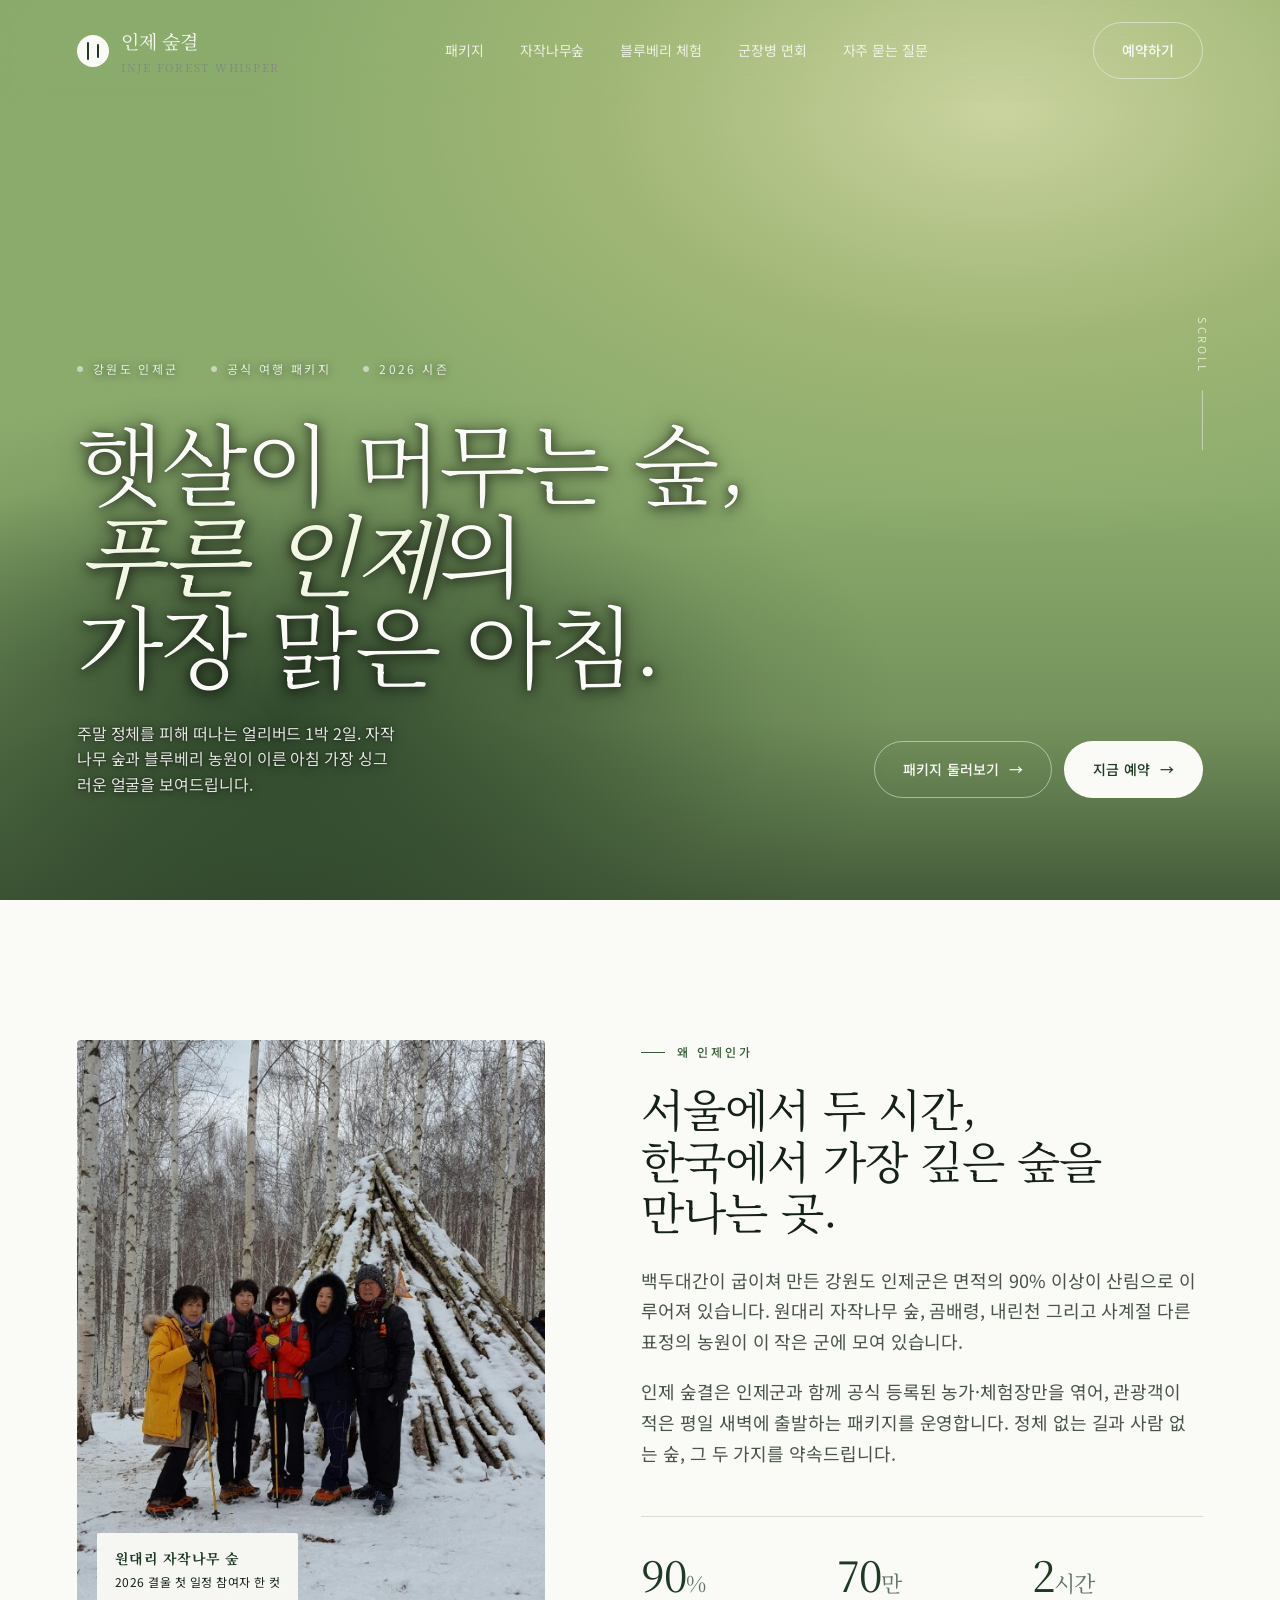
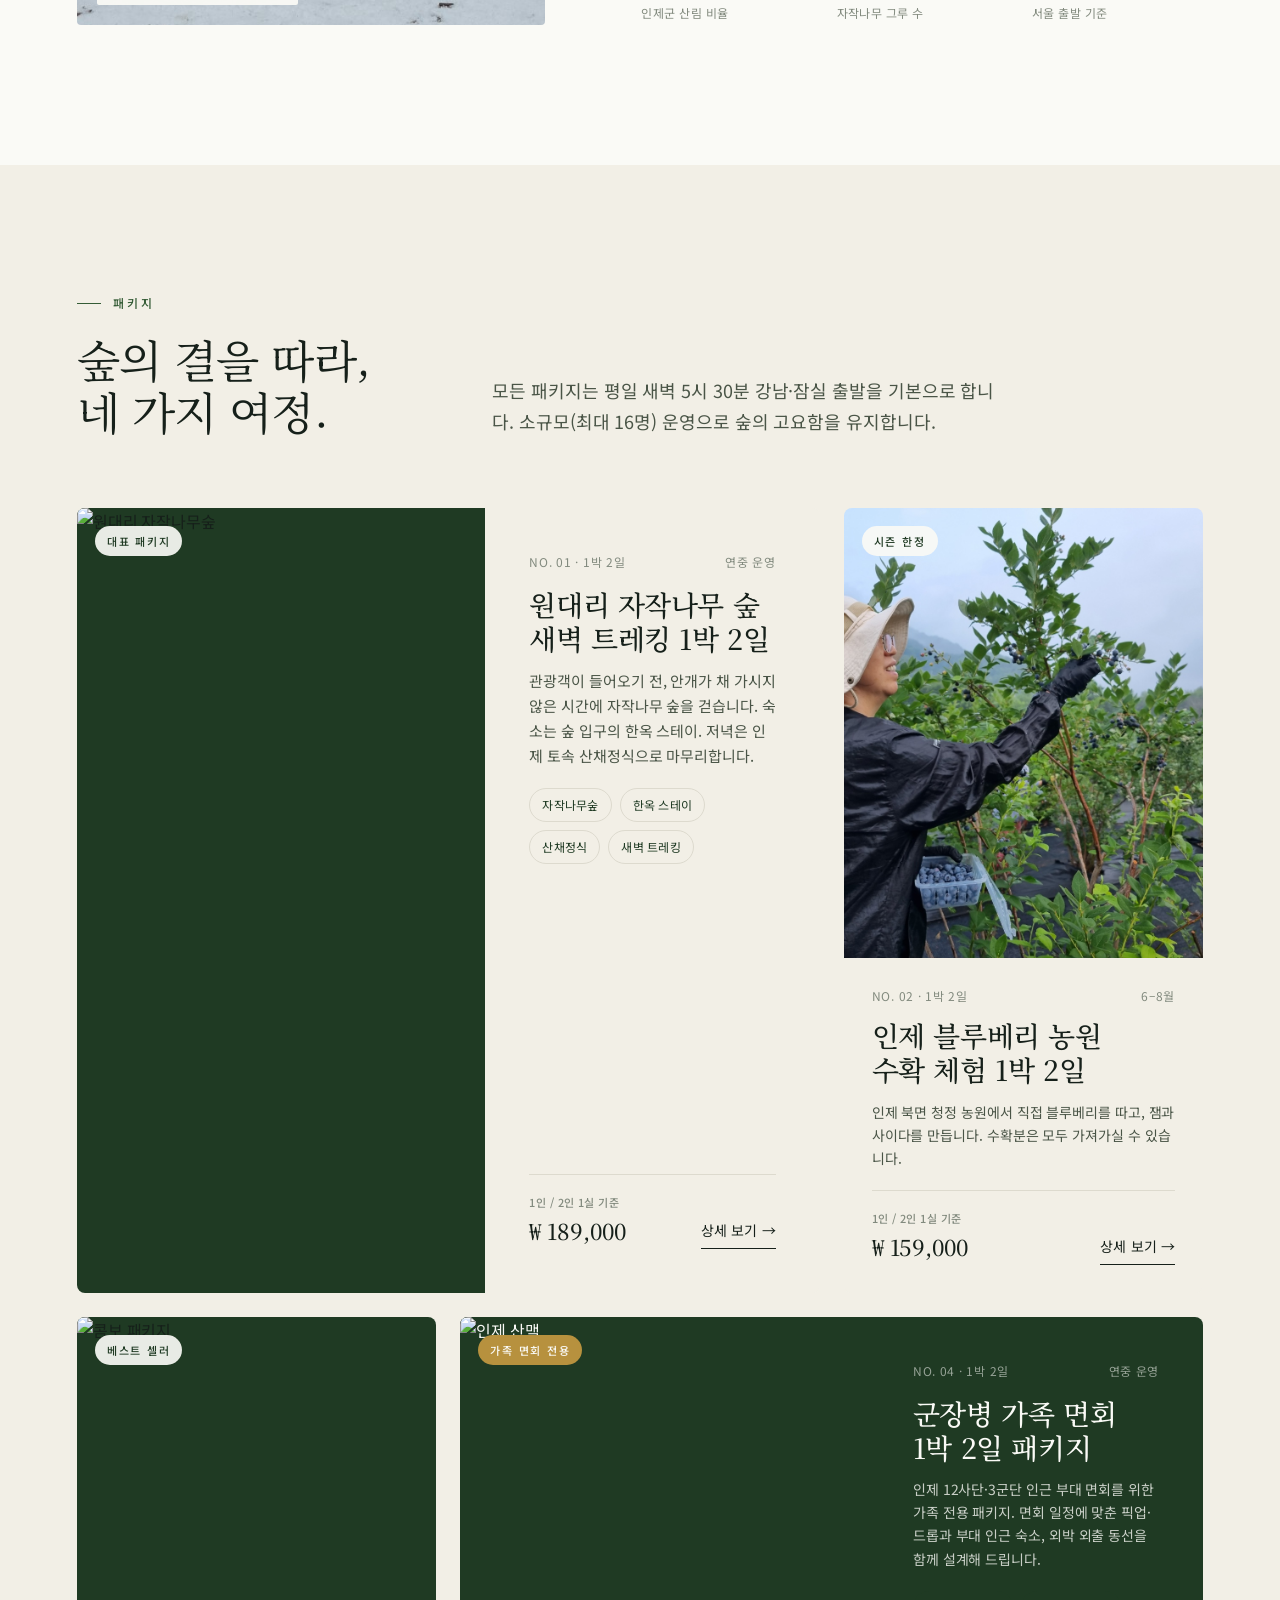
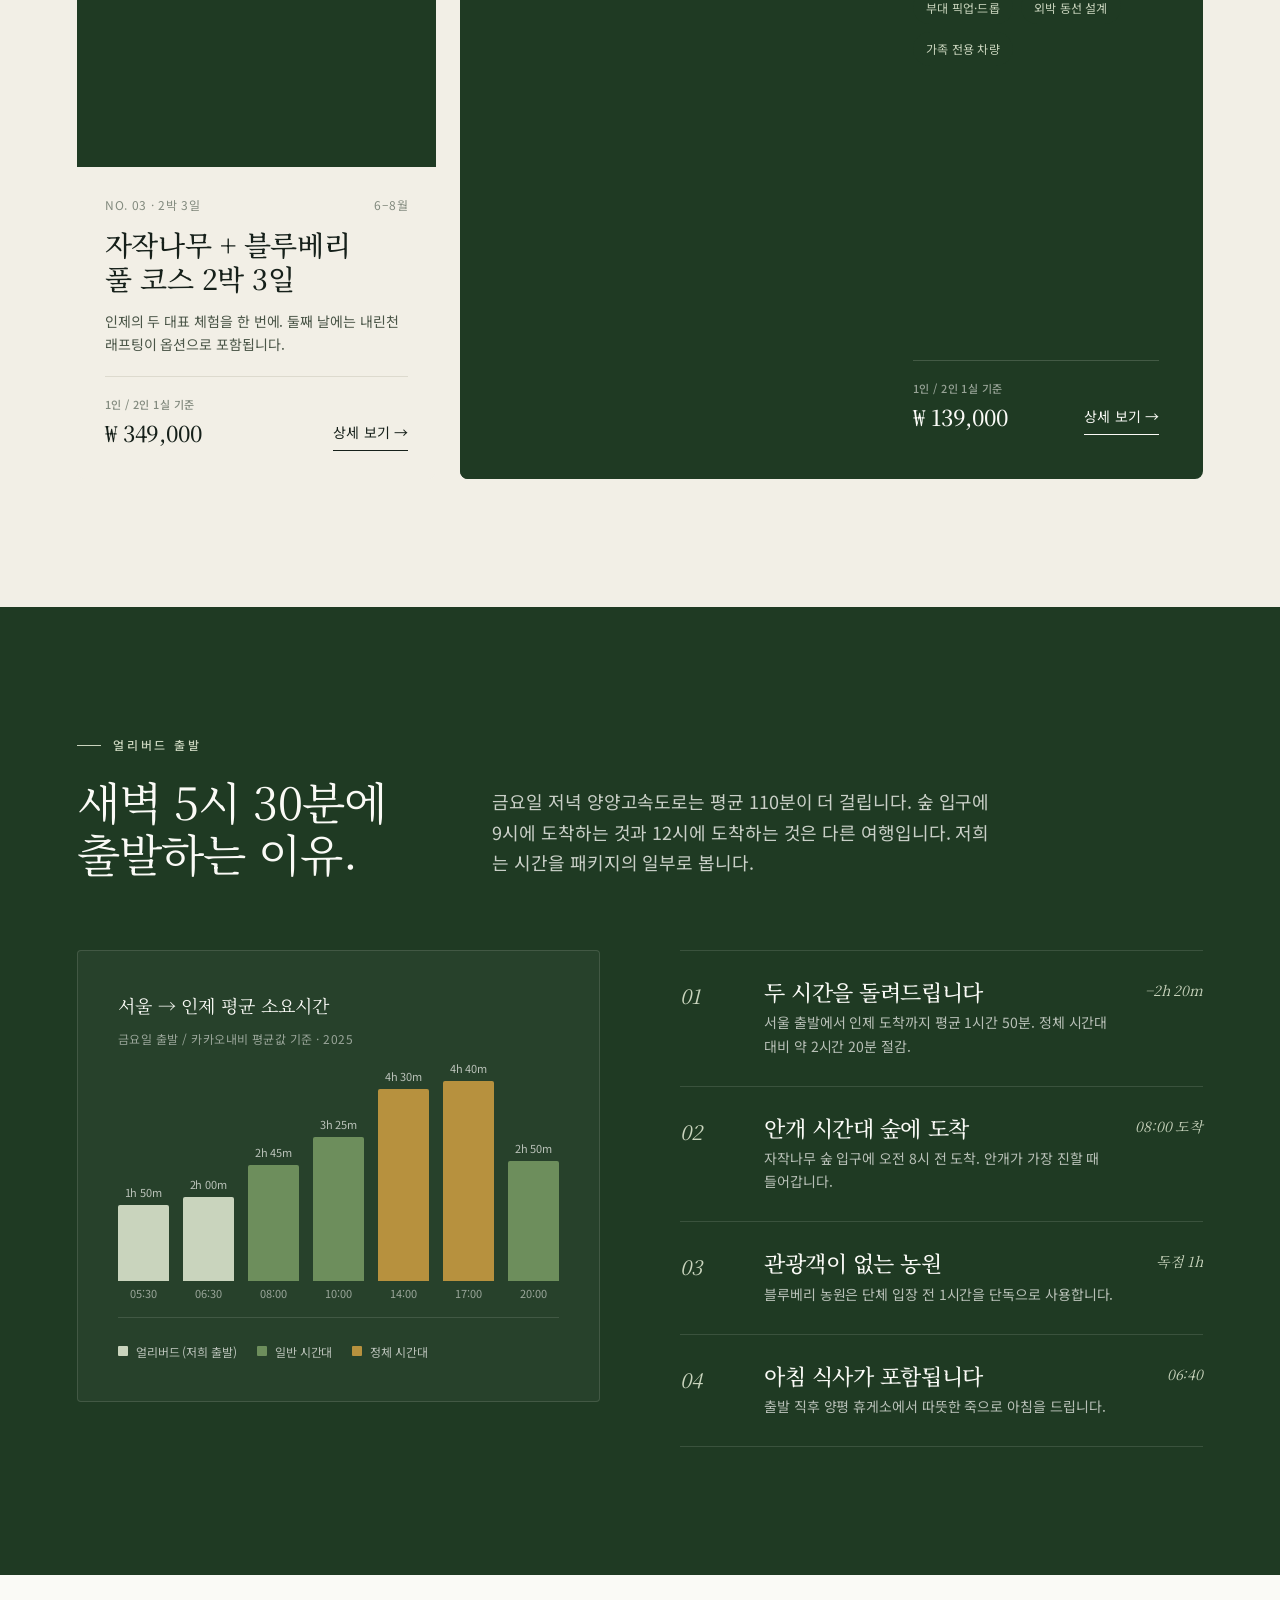
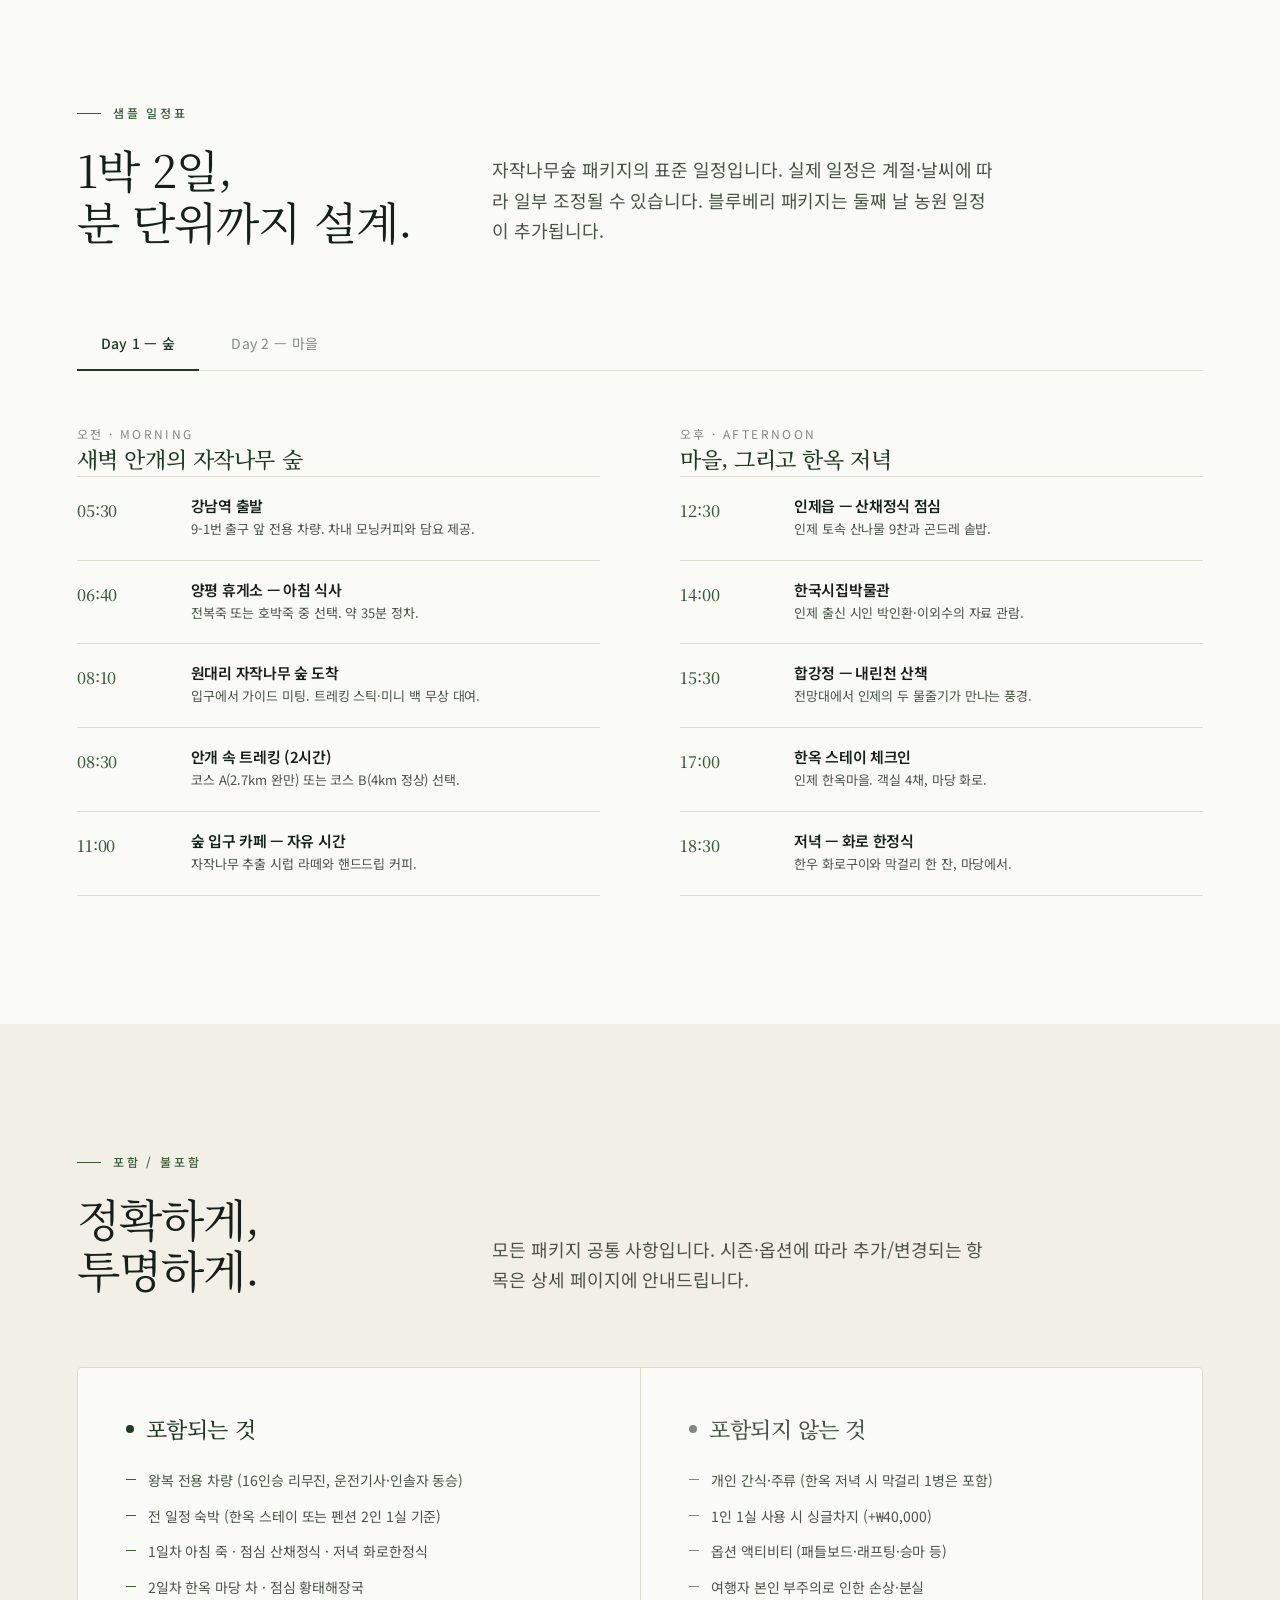
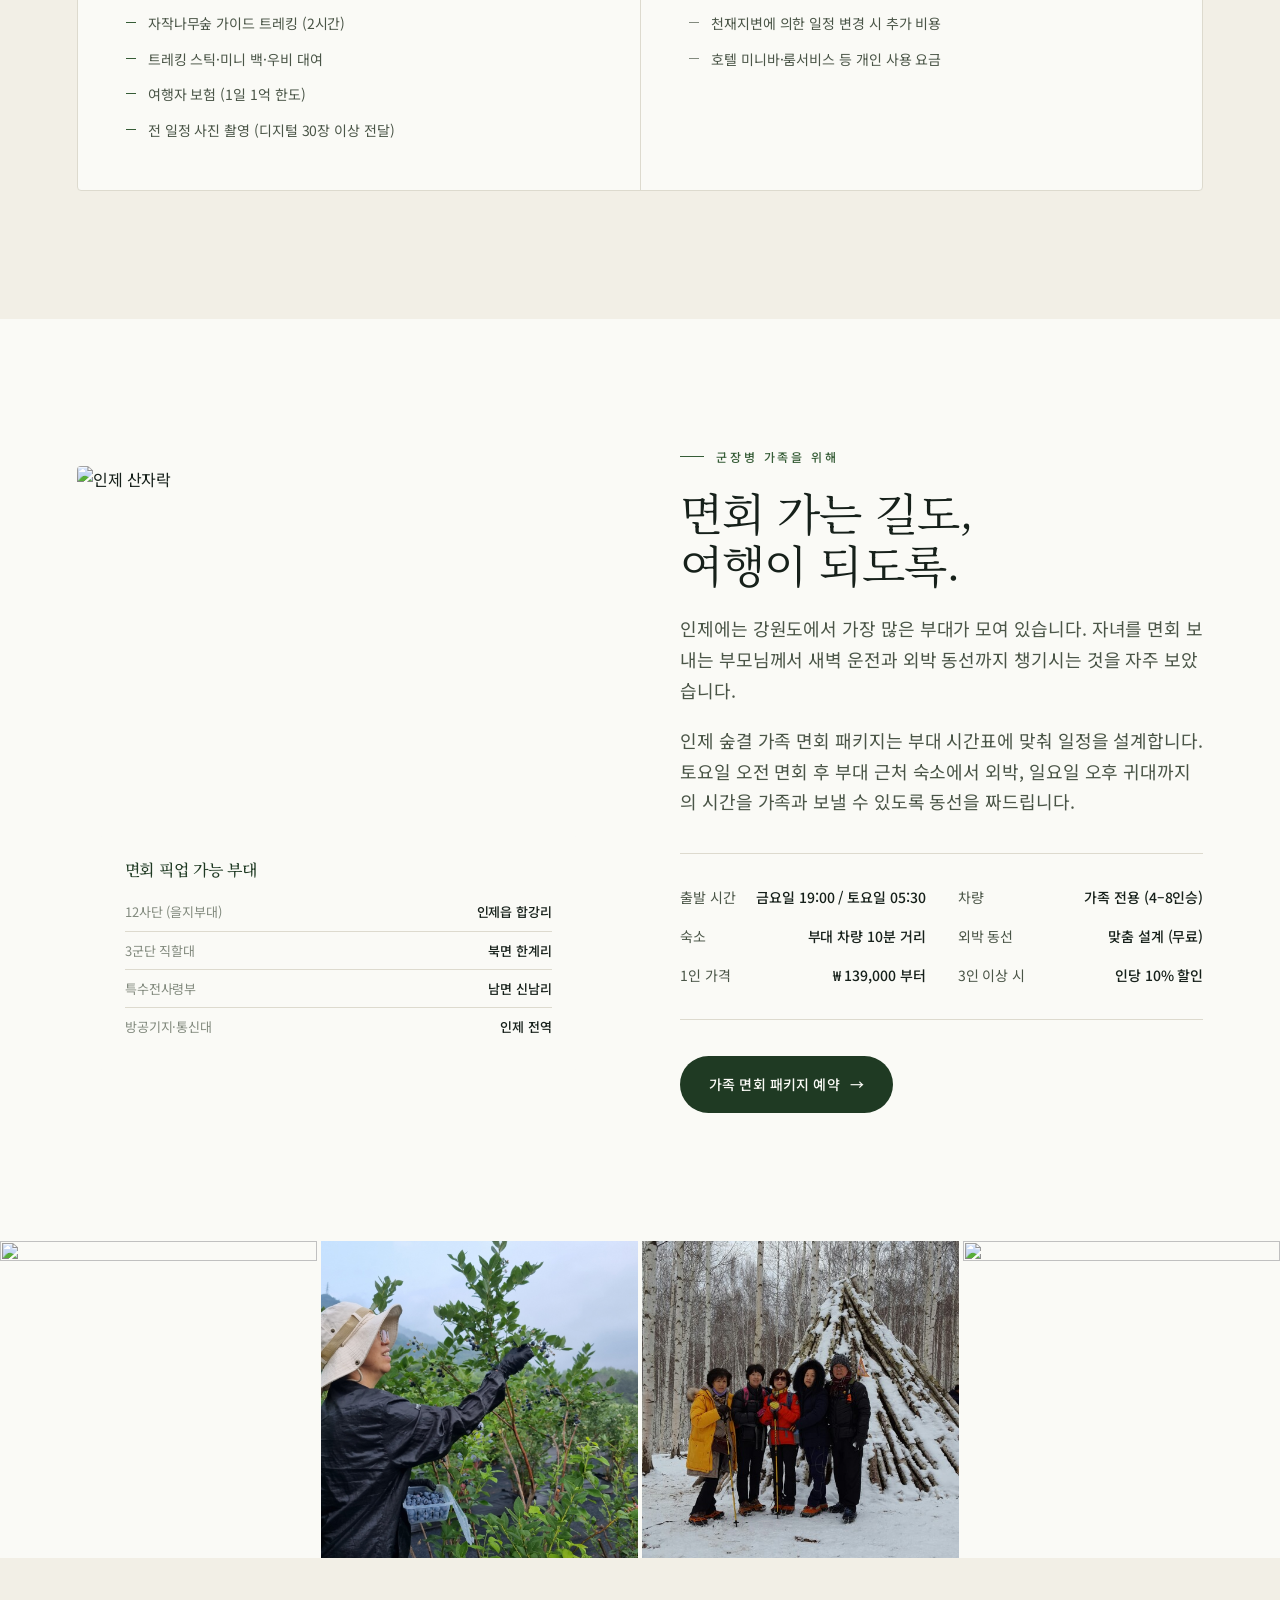
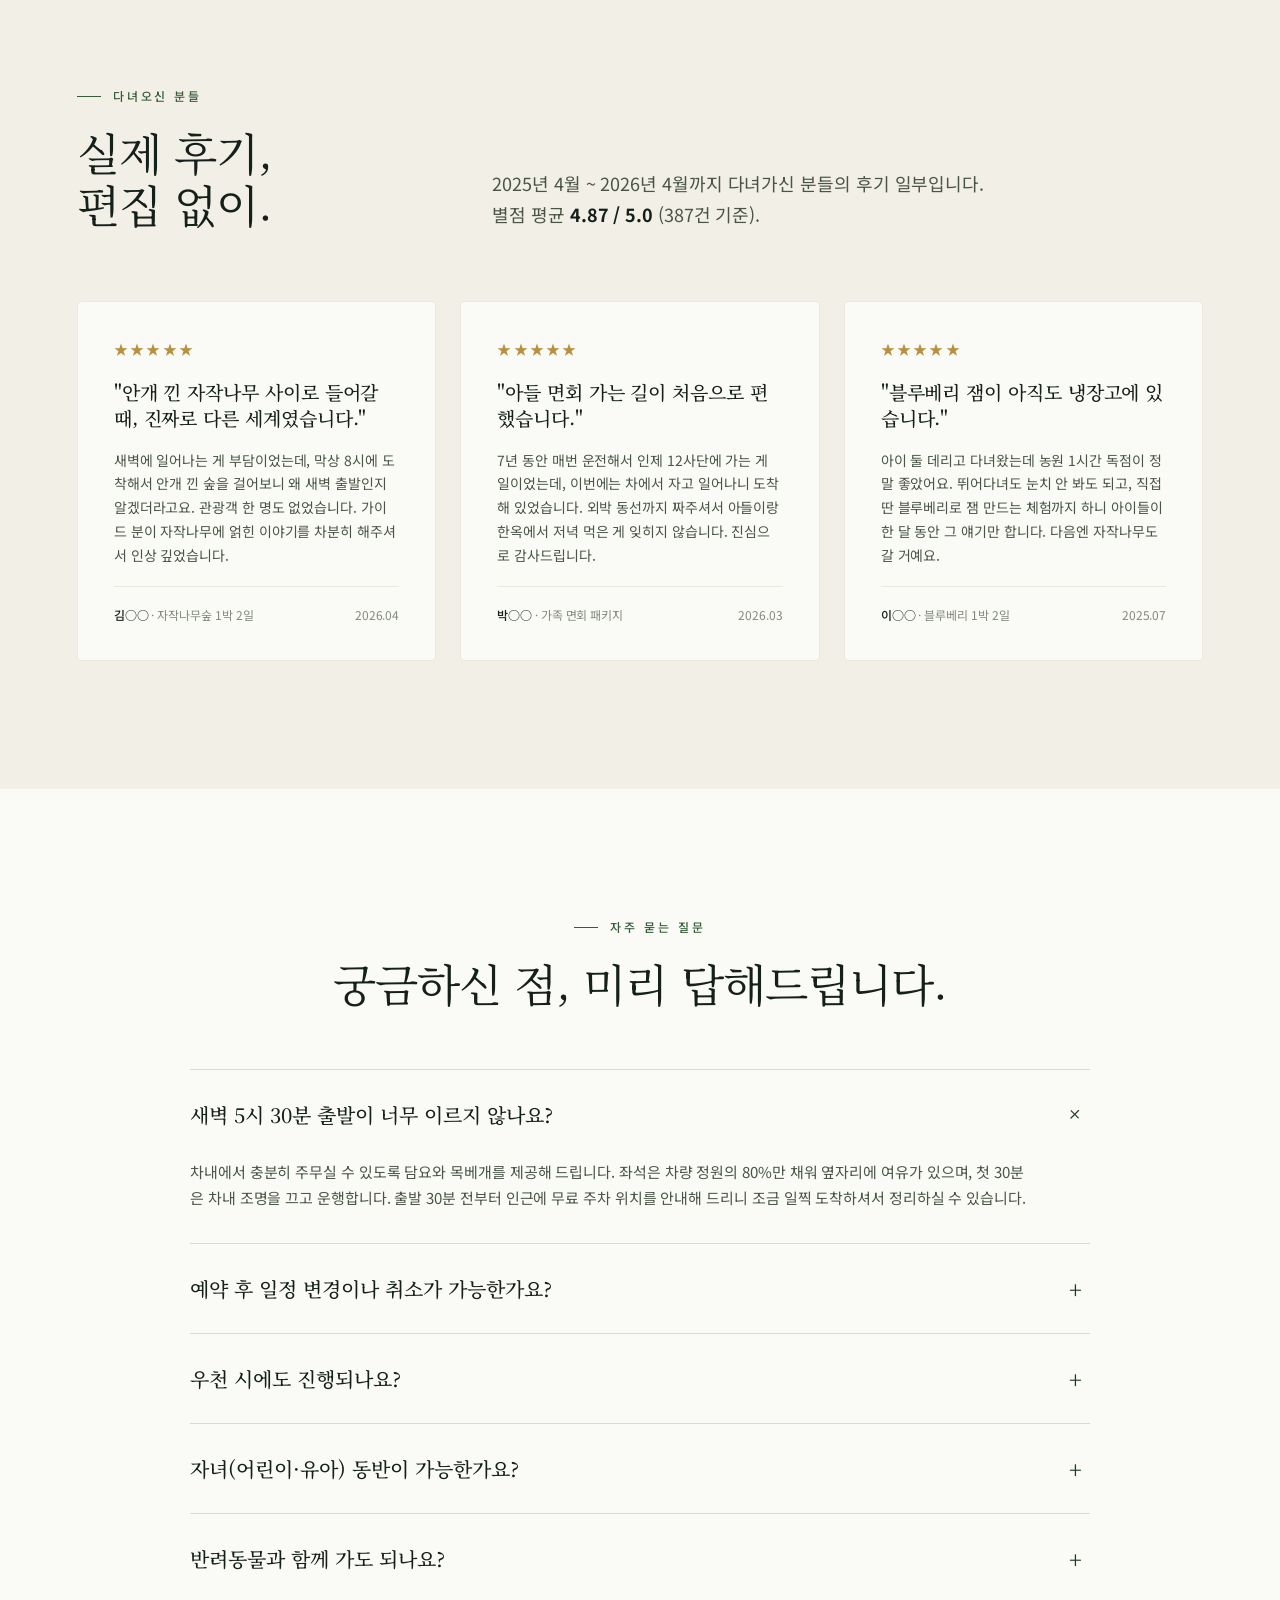
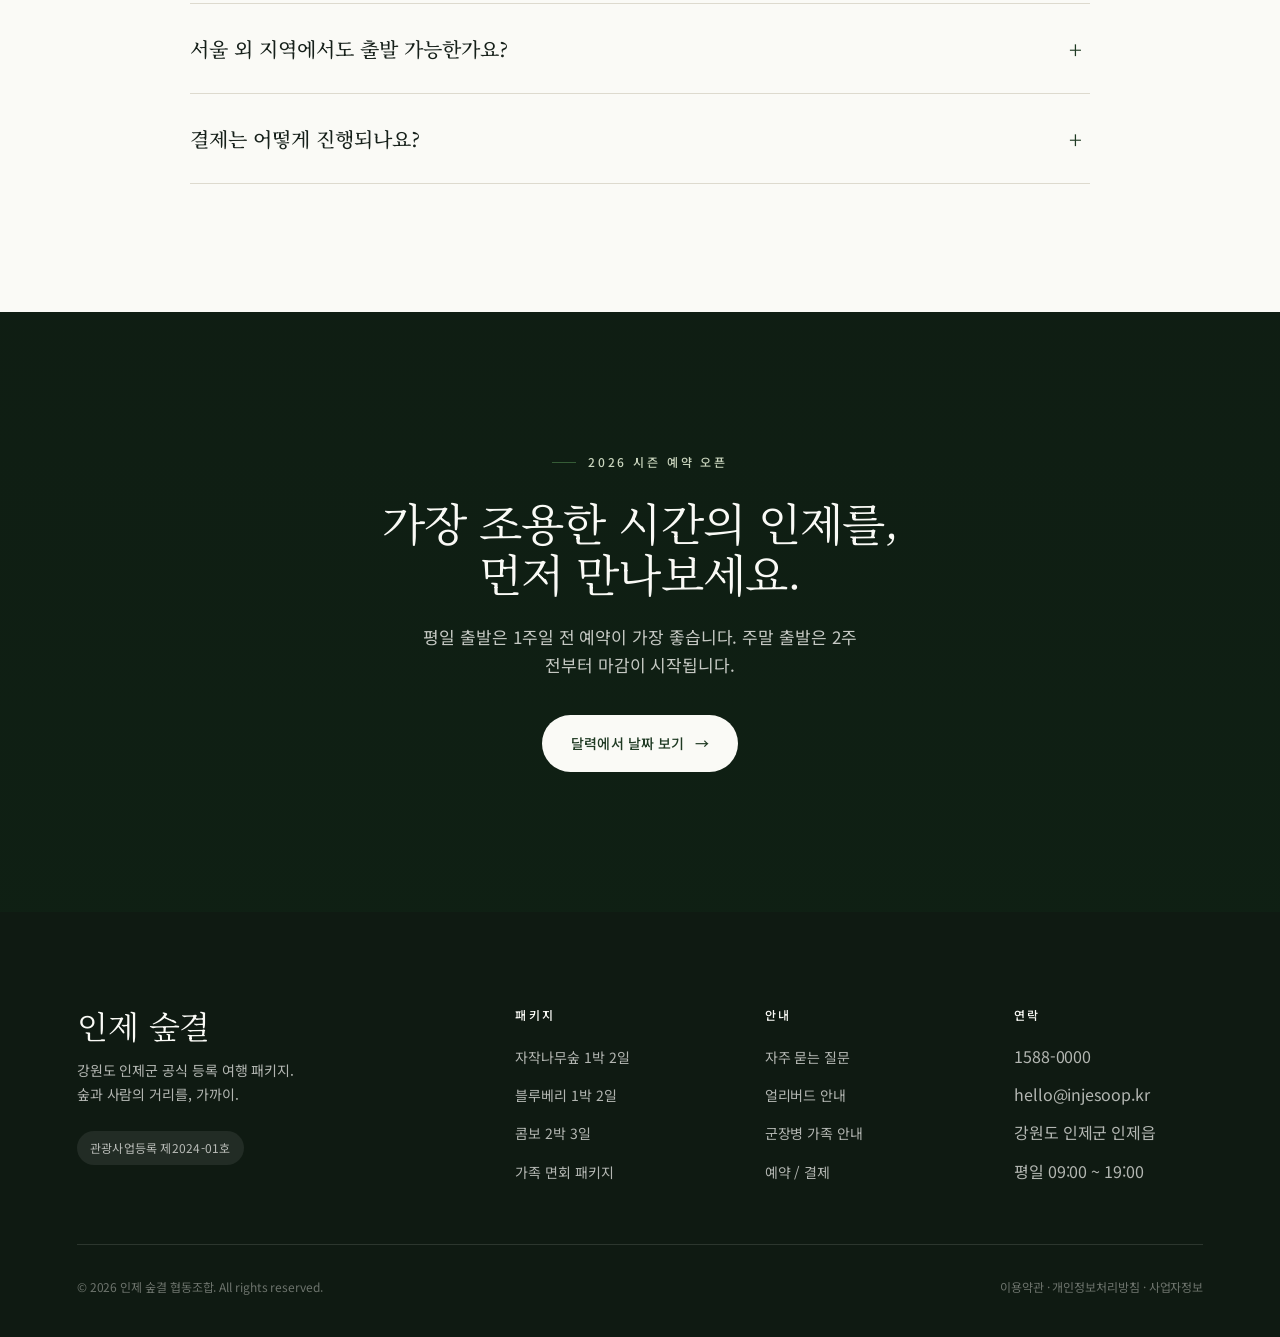
==== index.html @ 207affb6 "Add files via upload" ====
<!DOCTYPE html>
<html lang="ko">
<head>
<meta charset="UTF-8">
<meta name="viewport" content="width=device-width, initial-scale=1.0">
<title>인제 숲결 — 인제군 공식 여행 패키지</title>
<link rel="preconnect" href="https://fonts.googleapis.com">
<link rel="preconnect" href="https://fonts.gstatic.com" crossorigin>
<link href="https://fonts.googleapis.com/css2?family=Noto+Serif+KR:wght@300;400;500;600&family=Noto+Sans+KR:wght@300;400;500;600;700&family=EB+Garamond:ital,wght@0,400;0,500;1,400&display=swap" rel="stylesheet">
<link rel="stylesheet" href="assets/styles.css">
<style>
  /* ============== Landing-specific ============== */

  /* Bright, airy verdant hero */
  .hero-bright .hero-bg {
    background-color: #8aab6c;
  }
  .hero-bright .hero-bg::after {
    background:
      /* warm sunlight glow from upper right */
      radial-gradient(ellipse 90% 75% at 78% 12%, rgba(255, 245, 200, 0.55) 0%, rgba(255, 230, 160, 0.18) 35%, transparent 65%),
      /* soft text protection in lower-left only */
      radial-gradient(ellipse 55% 42% at 22% 80%, rgba(8,30,16,0.62) 0%, rgba(8,30,16,0.35) 40%, rgba(8,30,16,0.08) 70%, transparent 88%),
      /* very gentle bottom fade for hero-to-section transition */
      linear-gradient(180deg,
        transparent 0%,
        transparent 55%,
        rgba(15, 30, 20, 0.18) 80%,
        rgba(10, 25, 16, 0.55) 100%);
  }
  .hero-bright .hero-title {
    text-shadow:
      0 0 1px rgba(0,0,0,0.6),
      0 2px 12px rgba(0,0,0,0.85),
      0 4px 28px rgba(0,0,0,0.55);
    color: #FAFAF6;
  }
  .hero-bright .hero-title em {
    color: #F2F8E4;
    font-style: italic;
  }
  .hero-bright .hero-tag {
    text-shadow: 0 1px 10px rgba(0,0,0,0.7), 0 0 2px rgba(0,0,0,0.5);
  }
  .hero-bright .hero-meta {
    text-shadow: 0 1px 8px rgba(0,0,0,0.55);
  }
  .hero-bright {
    min-height: 640px;
  }

  /* Intro */
  .intro {
    padding-top: 140px;
    padding-bottom: 140px;
    background: var(--bg);
  }
  .intro-grid {
    display: grid;
    grid-template-columns: 5fr 6fr;
    gap: 96px;
    align-items: center;
  }
  .intro-img {
    position: relative;
    aspect-ratio: 4/5;
    overflow: hidden;
    border-radius: 4px;
  }
  .intro-img img { width: 100%; height: 100%; object-fit: cover; }
  .intro-img-caption {
    position: absolute;
    bottom: 20px; left: 20px;
    background: rgba(250,250,246,0.95);
    padding: 14px 18px;
    font-size: 12px;
    letter-spacing: 0.04em;
    border-radius: 2px;
  }
  .intro-img-caption strong {
    display: block;
    font-family: var(--font-serif);
    font-size: 14px;
    margin-bottom: 2px;
    color: var(--green-deep);
  }
  .intro-stats {
    display: grid;
    grid-template-columns: repeat(3, 1fr);
    gap: 24px;
    margin-top: 48px;
    padding-top: 36px;
    border-top: 1px solid var(--line);
  }
  .stat-num {
    font-family: var(--font-serif);
    font-size: 42px;
    line-height: 1;
    color: var(--green-deep);
    letter-spacing: -0.02em;
  }
  .stat-num .small-num { font-size: 22px; opacity: 0.7; }
  .stat-label {
    font-size: 12px;
    color: var(--ink-3);
    margin-top: 8px;
    letter-spacing: 0.04em;
  }

  /* Packages section */
  .packages {
    background: var(--bg-cream);
  }

  .pkg-card.size-tall { grid-column: span 4; }
  .pkg-card.size-wide { grid-column: span 8; flex-direction: row; }
  .pkg-card.size-wide .pkg-card-img { aspect-ratio: auto; width: 55%; flex-shrink: 0; }
  .pkg-card.size-wide .pkg-card-body { padding: 44px; justify-content: space-between; }

  @media (max-width: 980px) {
    .pkg-card.size-tall, .pkg-card.size-wide { grid-column: span 12; }
    .pkg-card.size-wide { flex-direction: column; }
    .pkg-card.size-wide .pkg-card-img { width: 100%; aspect-ratio: 4/3; }
  }

  /* Early bird section */
  .earlybird {
    background: var(--green-deep);
    color: var(--bg);
  }
  .earlybird .eyebrow { color: var(--green-mist); }
  .earlybird .eyebrow::before { background: var(--green-mist); }
  .earlybird .h-section { color: var(--bg); max-width: 18ch; }
  .earlybird .lead { color: rgba(250,250,246,0.78); }

  .traffic-grid {
    display: grid;
    grid-template-columns: 1fr 1fr;
    gap: 80px;
    margin-top: 64px;
    align-items: start;
  }

  .traffic-chart {
    background: rgba(250,250,246,0.04);
    border: 1px solid rgba(250,250,246,0.12);
    border-radius: 4px;
    padding: 40px;
  }
  .chart-title {
    font-family: var(--font-serif);
    font-size: 18px;
    color: var(--bg);
    margin-bottom: 8px;
  }
  .chart-sub {
    font-size: 12px;
    color: rgba(250,250,246,0.55);
    margin-bottom: 32px;
    letter-spacing: 0.04em;
  }
  .chart-bars {
    display: flex;
    align-items: end;
    gap: 14px;
    height: 200px;
    margin-bottom: 16px;
  }
  .chart-bar {
    flex: 1;
    background: var(--green-soft);
    border-radius: 2px 2px 0 0;
    position: relative;
    transition: background 0.3s;
  }
  .chart-bar.peak {
    background: var(--gold);
  }
  .chart-bar.early {
    background: var(--green-mist);
  }
  .chart-bar::after {
    content: attr(data-time);
    position: absolute;
    bottom: -22px;
    left: 50%;
    transform: translateX(-50%);
    font-size: 11px;
    color: rgba(250,250,246,0.55);
    white-space: nowrap;
  }
  .chart-bar::before {
    content: attr(data-val);
    position: absolute;
    top: -22px;
    left: 50%;
    transform: translateX(-50%);
    font-size: 11px;
    color: rgba(250,250,246,0.7);
    white-space: nowrap;
  }
  .chart-legend {
    display: flex;
    gap: 20px;
    margin-top: 36px;
    padding-top: 24px;
    border-top: 1px solid rgba(250,250,246,0.12);
    font-size: 12px;
  }
  .chart-legend span { display: flex; align-items: center; gap: 8px; color: rgba(250,250,246,0.7); }
  .chart-legend span::before { content: ""; width: 10px; height: 10px; border-radius: 1px; }
  .chart-legend .lg-early::before { background: var(--green-mist); }
  .chart-legend .lg-day::before { background: var(--green-soft); }
  .chart-legend .lg-peak::before { background: var(--gold); }

  .benefit-list { display: flex; flex-direction: column; }
  .benefit-item {
    display: grid;
    grid-template-columns: 60px 1fr auto;
    gap: 24px;
    padding: 28px 0;
    border-bottom: 1px solid rgba(250,250,246,0.12);
    align-items: start;
  }
  .benefit-item:first-child { border-top: 1px solid rgba(250,250,246,0.12); }
  .benefit-num {
    font-family: var(--font-serif);
    font-size: 20px;
    color: var(--green-mist);
    font-style: italic;
  }
  .benefit-body h4 {
    font-family: var(--font-serif);
    font-size: 22px;
    color: var(--bg);
    margin-bottom: 6px;
    font-weight: 500;
  }
  .benefit-body p {
    font-size: 14px;
    color: rgba(250,250,246,0.7);
    line-height: 1.65;
  }
  .benefit-time {
    font-family: var(--font-serif);
    font-style: italic;
    color: var(--green-mist);
    font-size: 14px;
    white-space: nowrap;
  }

  @media (max-width: 980px) {
    .traffic-grid { grid-template-columns: 1fr; gap: 48px; }
  }

  /* Itinerary */
  .itinerary { background: var(--bg); }
  .itin-tabs {
    display: flex;
    gap: 8px;
    margin-bottom: 48px;
    border-bottom: 1px solid var(--line);
  }
  .itin-tab {
    padding: 14px 24px;
    font-size: 14px;
    color: var(--ink-3);
    border-bottom: 2px solid transparent;
    margin-bottom: -1px;
    transition: all 0.2s;
    letter-spacing: 0.02em;
  }
  .itin-tab.active {
    color: var(--green-deep);
    border-bottom-color: var(--green-deep);
    font-weight: 500;
  }

  .timeline {
    display: grid;
    grid-template-columns: 1fr 1fr;
    gap: 80px;
  }
  .timeline-day h3 {
    font-family: var(--font-serif);
    font-size: 22px;
    color: var(--green-deep);
    margin-bottom: 4px;
    font-weight: 500;
  }
  .timeline-day .day-label {
    font-size: 12px;
    letter-spacing: 0.2em;
    text-transform: uppercase;
    color: var(--ink-3);
    margin-bottom: 32px;
  }

  .time-slot {
    display: grid;
    grid-template-columns: 90px 1fr;
    gap: 24px;
    padding: 20px 0;
    border-top: 1px solid var(--line);
    position: relative;
  }
  .time-slot:last-child { border-bottom: 1px solid var(--line); }
  .time-slot-time {
    font-family: var(--font-serif);
    font-size: 16px;
    color: var(--green);
    font-weight: 500;
    padding-top: 1px;
  }
  .time-slot h4 {
    font-family: var(--font-sans);
    font-size: 15px;
    font-weight: 600;
    margin-bottom: 4px;
    color: var(--ink);
  }
  .time-slot p {
    font-size: 13px;
    color: var(--ink-2);
    line-height: 1.6;
  }

  @media (max-width: 880px) {
    .timeline { grid-template-columns: 1fr; gap: 48px; }
  }

  /* Inclusions */
  .inclusions {
    background: var(--bg-cream);
  }
  .incl-grid {
    display: grid;
    grid-template-columns: 1fr 1fr;
    gap: 0;
    border: 1px solid var(--line);
    background: var(--bg);
    border-radius: 4px;
    overflow: hidden;
  }
  .incl-col {
    padding: 48px;
  }
  .incl-col + .incl-col {
    border-left: 1px solid var(--line);
  }
  .incl-col h4 {
    font-family: var(--font-serif);
    font-size: 22px;
    margin-bottom: 28px;
    color: var(--green-deep);
    display: flex;
    align-items: center;
    gap: 12px;
  }
  .incl-col.exc h4 { color: var(--ink-2); }
  .incl-col h4::before {
    content: "";
    width: 8px;
    height: 8px;
    border-radius: 50%;
    background: var(--green-deep);
  }
  .incl-col.exc h4::before { background: var(--ink-3); }

  .incl-col ul { list-style: none; display: flex; flex-direction: column; gap: 14px; }
  .incl-col li {
    font-size: 14px;
    color: var(--ink-2);
    padding-left: 22px;
    position: relative;
    line-height: 1.55;
  }
  .incl-col li::before {
    content: "";
    position: absolute;
    left: 0; top: 9px;
    width: 10px; height: 1px;
    background: var(--green);
  }
  .incl-col.exc li::before { background: var(--ink-3); }

  @media (max-width: 880px) {
    .incl-grid { grid-template-columns: 1fr; }
    .incl-col + .incl-col { border-left: none; border-top: 1px solid var(--line); }
  }

  /* Military section */
  .military {
    background: var(--bg);
    position: relative;
    overflow: hidden;
  }
  .military-grid {
    display: grid;
    grid-template-columns: 1fr 1fr;
    gap: 80px;
    align-items: center;
  }
  .military-img {
    aspect-ratio: 5/6;
    overflow: hidden;
    border-radius: 4px;
    position: relative;
  }
  .military-img img { width: 100%; height: 100%; object-fit: cover; }
  .mil-card {
    position: absolute;
    bottom: 24px; left: 24px; right: 24px;
    background: rgba(250,250,246,0.96);
    padding: 24px;
    border-radius: 2px;
    backdrop-filter: blur(8px);
  }
  .mil-card-row {
    display: flex;
    justify-content: space-between;
    padding: 8px 0;
    border-bottom: 1px solid var(--line);
    font-size: 13px;
  }
  .mil-card-row:last-child { border-bottom: none; }
  .mil-card-row span:first-child { color: var(--ink-3); }
  .mil-card-row span:last-child { color: var(--ink); font-weight: 500; }
  .mil-card h4 {
    font-family: var(--font-serif);
    font-size: 16px;
    margin-bottom: 14px;
    color: var(--green-deep);
  }

  .military-content h2 { margin-bottom: 24px; }
  .military-content p { margin-bottom: 20px; }

  .unit-list {
    display: grid;
    grid-template-columns: 1fr 1fr;
    gap: 16px 32px;
    margin: 36px 0;
    padding: 32px 0;
    border-top: 1px solid var(--line);
    border-bottom: 1px solid var(--line);
  }
  .unit-list-item {
    font-size: 14px;
    color: var(--ink-2);
    display: flex;
    justify-content: space-between;
  }
  .unit-list-item strong { color: var(--ink); font-weight: 500; }

  @media (max-width: 980px) {
    .military-grid { grid-template-columns: 1fr; gap: 48px; }
  }

  /* Reviews */
  .reviews { background: var(--bg-cream); }
  .reviews-grid {
    display: grid;
    grid-template-columns: repeat(3, 1fr);
    gap: 24px;
  }
  .review {
    background: var(--bg);
    padding: 36px;
    border-radius: 4px;
    border: 1px solid var(--line-2);
    display: flex;
    flex-direction: column;
    gap: 18px;
  }
  .review-stars {
    font-size: 14px;
    letter-spacing: 0.16em;
    color: var(--gold);
  }
  .review-title {
    font-family: var(--font-serif);
    font-size: 19px;
    line-height: 1.35;
    color: var(--ink);
    font-weight: 500;
  }
  .review-body {
    font-size: 14px;
    color: var(--ink-2);
    line-height: 1.7;
    flex: 1;
  }
  .review-meta {
    display: flex;
    justify-content: space-between;
    padding-top: 18px;
    border-top: 1px solid var(--line-2);
    font-size: 12px;
    color: var(--ink-3);
  }
  .review-meta strong { color: var(--ink); font-weight: 500; }

  @media (max-width: 980px) {
    .reviews-grid { grid-template-columns: 1fr 1fr; }
  }
  @media (max-width: 680px) {
    .reviews-grid { grid-template-columns: 1fr; }
  }

  /* FAQ */
  .faq { background: var(--bg); }
  .faq-list {
    max-width: 900px;
    margin: 0 auto;
    border-top: 1px solid var(--line);
  }
  .faq-item {
    border-bottom: 1px solid var(--line);
  }
  .faq-q {
    width: 100%;
    text-align: left;
    padding: 28px 60px 28px 0;
    font-family: var(--font-serif);
    font-size: 20px;
    color: var(--ink);
    display: flex;
    justify-content: space-between;
    align-items: center;
    position: relative;
    background: none;
    border: none;
    cursor: pointer;
    font-weight: 500;
  }
  .faq-q::after {
    content: "+";
    position: absolute;
    right: 8px;
    font-family: var(--font-sans);
    font-size: 24px;
    font-weight: 300;
    color: var(--green-deep);
    transition: transform 0.3s;
  }
  .faq-item.open .faq-q::after { transform: rotate(45deg); }
  .faq-a {
    max-height: 0;
    overflow: hidden;
    transition: max-height 0.4s ease, padding 0.3s ease;
    color: var(--ink-2);
    font-size: 15px;
    line-height: 1.75;
  }
  .faq-item.open .faq-a {
    max-height: 400px;
    padding: 0 60px 32px 0;
  }

  /* CTA banner */
  .cta-banner {
    position: relative;
    padding: 0;
    overflow: hidden;
    background: var(--bg-deep);
  }
  .cta-banner-bg {
    position: absolute;
    inset: 0;
    background-size: cover;
    background-position: center;
    opacity: 0.55;
  }
  .cta-banner-bg::after {
    content: "";
    position: absolute;
    inset: 0;
    background: linear-gradient(180deg, rgba(15,40,22,0.45), rgba(15,40,22,0.75));
  }
  .cta-banner-inner {
    position: relative;
    padding: 140px var(--pad-x);
    text-align: center;
    color: var(--bg);
    max-width: var(--container);
    margin: 0 auto;
  }
  .cta-banner h2 {
    color: var(--bg);
    margin-bottom: 24px;
  }
  .cta-banner p {
    color: rgba(250,250,246,0.78);
    margin-bottom: 36px;
    font-size: 17px;
    max-width: 50ch;
    margin-left: auto; margin-right: auto;
  }

  /* Gallery strip */
  .gallery-strip {
    display: grid;
    grid-template-columns: repeat(4, 1fr);
    gap: 4px;
    padding: 0;
  }
  .gallery-strip img {
    width: 100%;
    aspect-ratio: 1;
    object-fit: cover;
    transition: transform 0.6s ease;
  }
  .gallery-strip img:hover { transform: scale(1.04); }

  @media (max-width: 680px) {
    .gallery-strip { grid-template-columns: 1fr 1fr; }
  }
</style>
</head>
<body data-screen-label="00 Landing">

<!-- ========== Nav ========== -->
<nav class="nav invert" id="nav">
  <a href="index.html" class="logo">
    <span class="logo-mark"></span>
    <span>
      인제 숲결
      <span class="logo-sub">INJE FOREST WHISPER</span>
    </span>
  </a>
  <div class="nav-links">
    <a href="#packages" class="nav-link">패키지</a>
    <a href="packages/birch.html" class="nav-link">자작나무숲</a>
    <a href="packages/blueberry.html" class="nav-link">블루베리 체험</a>
    <a href="#military" class="nav-link">군장병 면회</a>
    <a href="#faq" class="nav-link">자주 묻는 질문</a>
  </div>
  <a href="booking.html" class="btn btn-ghost-light">예약하기</a>
</nav>

<!-- ========== Hero ========== -->
<header class="hero hero-bright" data-screen-label="Hero">
  <div class="hero-bg" style="background-image: url('https://images.unsplash.com/photo-1473773508845-188df298d2d1?w=2400&q=85&auto=format&fit=crop'); background-position: center 65%;"></div>
  <div class="hero-content container-wide">
    <div class="hero-meta">
      <span>강원도 인제군</span>
      <span>공식 여행 패키지</span>
      <span>2026 시즌</span>
    </div>
    <h1 class="hero-title">
      햇살이 머무는 숲,<br>
      <em>푸른 인제</em>의<br>
      가장 맑은 아침.
    </h1>
    <div class="hero-row">
      <p class="hero-tag">
        주말 정체를 피해 떠나는 얼리버드 1박 2일.
        자작나무 숲과 블루베리 농원이 이른 아침 가장 싱그러운 얼굴을 보여드립니다.
      </p>
      <div class="hero-cta">
        <a href="#packages" class="btn btn-ghost-light btn-arrow"><span>패키지 둘러보기</span></a>
        <a href="booking.html" class="btn btn-primary btn-arrow" style="background:var(--bg); color:var(--green-deep);"><span>지금 예약</span></a>
      </div>
    </div>
  </div>
  <div class="hero-scroll">SCROLL</div>
</header>

<!-- ========== Intro ========== -->
<section class="intro" id="intro" data-screen-label="Intro">
  <div class="container">
    <div class="intro-grid">
      <div class="intro-img">
        <img src="assets/photos/birch-group.jpg" alt="원대리 자작나무 숲에서의 단체 사진">
        <div class="intro-img-caption">
          <strong>원대리 자작나무 숲</strong>
          2026 결울 첫 일정 참여자 한 컷
        </div>
      </div>
      <div>
        <div class="eyebrow">왜 인제인가</div>
        <h2 class="h-section" style="margin-top:20px; margin-bottom: 28px;">
          서울에서 두 시간,<br>
          한국에서 가장 깊은 숲을<br>
          만나는 곳.
        </h2>
        <p class="lead" style="margin-bottom: 20px;">
          백두대간이 굽이쳐 만든 강원도 인제군은 면적의 90% 이상이 산림으로 이루어져
          있습니다. 원대리 자작나무 숲, 곰배령, 내린천 그리고 사계절 다른 표정의
          농원이 이 작은 군에 모여 있습니다.
        </p>
        <p class="lead">
          인제 숲결은 인제군과 함께 공식 등록된 농가·체험장만을 엮어,
          관광객이 적은 평일 새벽에 출발하는 패키지를 운영합니다.
          정체 없는 길과 사람 없는 숲, 그 두 가지를 약속드립니다.
        </p>
        <div class="intro-stats">
          <div>
            <div class="stat-num">90<span class="small-num">%</span></div>
            <div class="stat-label">인제군 산림 비율</div>
          </div>
          <div>
            <div class="stat-num">70<span class="small-num">만</span></div>
            <div class="stat-label">자작나무 그루 수</div>
          </div>
          <div>
            <div class="stat-num">2<span class="small-num">시간</span></div>
            <div class="stat-label">서울 출발 기준</div>
          </div>
        </div>
      </div>
    </div>
  </div>
</section>

<!-- ========== Packages ========== -->
<section class="packages" id="packages" data-screen-label="Packages">
  <div class="container">
    <div class="sec-head">
      <div>
        <div class="eyebrow">패키지</div>
        <h2 class="h-section" style="margin-top: 20px;">
          숲의 결을 따라,<br>네 가지 여정.
        </h2>
      </div>
      <div class="sec-head-right">
        <p class="lead">
          모든 패키지는 평일 새벽 5시 30분 강남·잠실 출발을 기본으로 합니다.
          소규모(최대 16명) 운영으로 숲의 고요함을 유지합니다.
        </p>
      </div>
    </div>

    <div class="pkg-grid">
      <!-- Hero card: Birch wide -->
      <article class="pkg-card size-wide">
        <div class="pkg-card-img">
          <img src="https://images.unsplash.com/photo-1502082553048-f009c37129b9?w=1600&q=80&auto=format&fit=crop" alt="원대리 자작나무숲">
          <span class="pkg-card-badge">대표 패키지</span>
        </div>
        <div class="pkg-card-body">
          <div>
            <div class="pkg-card-meta">
              <span>NO. 01 · 1박 2일</span>
              <span>연중 운영</span>
            </div>
            <h3 class="pkg-card-title" style="margin-top: 16px; margin-bottom: 14px;">원대리 자작나무 숲<br>새벽 트레킹 1박 2일</h3>
            <p class="pkg-card-desc" style="font-size: 15px;">
              관광객이 들어오기 전, 안개가 채 가시지 않은 시간에
              자작나무 숲을 걷습니다. 숙소는 숲 입구의 한옥 스테이.
              저녁은 인제 토속 산채정식으로 마무리합니다.
            </p>
            <div style="display:flex; gap:8px; flex-wrap:wrap; margin-top: 20px;">
              <span class="tag">자작나무숲</span>
              <span class="tag">한옥 스테이</span>
              <span class="tag">산채정식</span>
              <span class="tag">새벽 트레킹</span>
            </div>
          </div>
          <div class="pkg-card-foot">
            <div class="pkg-card-price">
              <span class="unit">1인 / 2인 1실 기준</span>
              ₩ 189,000
            </div>
            <a href="packages/birch.html" class="btn-text">상세 보기 →</a>
          </div>
        </div>
      </article>

      <!-- Blueberry tall -->
      <article class="pkg-card size-tall">
        <div class="pkg-card-img">
          <img src="assets/photos/blueberry-picking.jpg" alt="블루베리 수확 참여자">
          <span class="pkg-card-badge">시즌 한정</span>
        </div>
        <div class="pkg-card-body">
          <div class="pkg-card-meta">
            <span>NO. 02 · 1박 2일</span>
            <span>6–8월</span>
          </div>
          <h3 class="pkg-card-title">인제 블루베리 농원<br>수확 체험 1박 2일</h3>
          <p class="pkg-card-desc">
            인제 북면 청정 농원에서 직접 블루베리를 따고, 잼과 사이다를 만듭니다.
            수확분은 모두 가져가실 수 있습니다.
          </p>
          <div class="pkg-card-foot">
            <div class="pkg-card-price">
              <span class="unit">1인 / 2인 1실 기준</span>
              ₩ 159,000
            </div>
            <a href="packages/blueberry.html" class="btn-text">상세 보기 →</a>
          </div>
        </div>
      </article>

      <!-- Combo tall -->
      <article class="pkg-card size-tall">
        <div class="pkg-card-img">
          <img src="https://images.unsplash.com/photo-1473773508845-188df298d2d1?w=1200&q=80&auto=format&fit=crop" alt="콤보 패키지">
          <span class="pkg-card-badge">베스트 셀러</span>
        </div>
        <div class="pkg-card-body">
          <div class="pkg-card-meta">
            <span>NO. 03 · 2박 3일</span>
            <span>6–8월</span>
          </div>
          <h3 class="pkg-card-title">자작나무 + 블루베리<br>풀 코스 2박 3일</h3>
          <p class="pkg-card-desc">
            인제의 두 대표 체험을 한 번에. 둘째 날에는 내린천 래프팅이 옵션으로 포함됩니다.
          </p>
          <div class="pkg-card-foot">
            <div class="pkg-card-price">
              <span class="unit">1인 / 2인 1실 기준</span>
              ₩ 349,000
            </div>
            <a href="booking.html?pkg=combo" class="btn-text">상세 보기 →</a>
          </div>
        </div>
      </article>

      <!-- Military wide -->
      <article class="pkg-card size-wide" style="background: var(--green-deep); color: var(--bg);">
        <div class="pkg-card-img">
          <img src="https://images.unsplash.com/photo-1501785888041-af3ef285b470?w=1600&q=80&auto=format&fit=crop" alt="인제 산맥">
          <span class="pkg-card-badge" style="background:var(--gold); color:var(--bg);">가족 면회 전용</span>
        </div>
        <div class="pkg-card-body">
          <div>
            <div class="pkg-card-meta" style="color: rgba(250,250,246,0.55);">
              <span>NO. 04 · 1박 2일</span>
              <span>연중 운영</span>
            </div>
            <h3 class="pkg-card-title" style="color: var(--bg); margin-top: 16px; margin-bottom: 14px;">
              군장병 가족 면회<br>1박 2일 패키지
            </h3>
            <p class="pkg-card-desc" style="color: rgba(250,250,246,0.78);">
              인제 12사단·3군단 인근 부대 면회를 위한 가족 전용 패키지.
              면회 일정에 맞춘 픽업·드롭과 부대 인근 숙소, 외박 외출 동선을 함께 설계해 드립니다.
            </p>
            <div style="display:flex; gap:8px; flex-wrap:wrap; margin-top: 20px;">
              <span class="tag tag-dark">부대 픽업·드롭</span>
              <span class="tag tag-dark">외박 동선 설계</span>
              <span class="tag tag-dark">가족 전용 차량</span>
            </div>
          </div>
          <div class="pkg-card-foot" style="border-top-color: rgba(250,250,246,0.16);">
            <div class="pkg-card-price" style="color: var(--bg);">
              <span class="unit" style="color: rgba(250,250,246,0.55);">1인 / 2인 1실 기준</span>
              ₩ 139,000
            </div>
            <a href="#military" class="btn-text" style="color: var(--bg); border-bottom-color: var(--bg);">상세 보기 →</a>
          </div>
        </div>
      </article>
    </div>
  </div>
</section>

<!-- ========== Early bird ========== -->
<section class="earlybird" id="earlybird" data-screen-label="Earlybird">
  <div class="container">
    <div class="sec-head">
      <div>
        <div class="eyebrow">얼리버드 출발</div>
        <h2 class="h-section" style="margin-top: 20px;">
          새벽 5시 30분에<br>출발하는 이유.
        </h2>
      </div>
      <div class="sec-head-right">
        <p class="lead">
          금요일 저녁 양양고속도로는 평균 110분이 더 걸립니다.
          숲 입구에 9시에 도착하는 것과 12시에 도착하는 것은 다른 여행입니다.
          저희는 시간을 패키지의 일부로 봅니다.
        </p>
      </div>
    </div>

    <div class="traffic-grid">
      <div class="traffic-chart">
        <div class="chart-title">서울 → 인제 평균 소요시간</div>
        <div class="chart-sub">금요일 출발 / 카카오내비 평균값 기준 · 2025</div>
        <div class="chart-bars">
          <div class="chart-bar early" style="height: 38%;" data-time="05:30" data-val="1h 50m"></div>
          <div class="chart-bar early" style="height: 42%;" data-time="06:30" data-val="2h 00m"></div>
          <div class="chart-bar" style="height: 58%;" data-time="08:00" data-val="2h 45m"></div>
          <div class="chart-bar" style="height: 72%;" data-time="10:00" data-val="3h 25m"></div>
          <div class="chart-bar peak" style="height: 96%;" data-time="14:00" data-val="4h 30m"></div>
          <div class="chart-bar peak" style="height: 100%;" data-time="17:00" data-val="4h 40m"></div>
          <div class="chart-bar" style="height: 60%;" data-time="20:00" data-val="2h 50m"></div>
        </div>
        <div class="chart-legend">
          <span class="lg-early">얼리버드 (저희 출발)</span>
          <span class="lg-day">일반 시간대</span>
          <span class="lg-peak">정체 시간대</span>
        </div>
      </div>

      <div class="benefit-list">
        <div class="benefit-item">
          <div class="benefit-num">01</div>
          <div class="benefit-body">
            <h4>두 시간을 돌려드립니다</h4>
            <p>서울 출발에서 인제 도착까지 평균 1시간 50분. 정체 시간대 대비 약 2시간 20분 절감.</p>
          </div>
          <div class="benefit-time">−2h 20m</div>
        </div>
        <div class="benefit-item">
          <div class="benefit-num">02</div>
          <div class="benefit-body">
            <h4>안개 시간대 숲에 도착</h4>
            <p>자작나무 숲 입구에 오전 8시 전 도착. 안개가 가장 진할 때 들어갑니다.</p>
          </div>
          <div class="benefit-time">08:00 도착</div>
        </div>
        <div class="benefit-item">
          <div class="benefit-num">03</div>
          <div class="benefit-body">
            <h4>관광객이 없는 농원</h4>
            <p>블루베리 농원은 단체 입장 전 1시간을 단독으로 사용합니다.</p>
          </div>
          <div class="benefit-time">독점 1h</div>
        </div>
        <div class="benefit-item">
          <div class="benefit-num">04</div>
          <div class="benefit-body">
            <h4>아침 식사가 포함됩니다</h4>
            <p>출발 직후 양평 휴게소에서 따뜻한 죽으로 아침을 드립니다.</p>
          </div>
          <div class="benefit-time">06:40</div>
        </div>
      </div>
    </div>
  </div>
</section>

<!-- ========== Itinerary ========== -->
<section class="itinerary" id="itinerary" data-screen-label="Itinerary">
  <div class="container">
    <div class="sec-head">
      <div>
        <div class="eyebrow">샘플 일정표</div>
        <h2 class="h-section" style="margin-top: 20px;">
          1박 2일,<br>분 단위까지 설계.
        </h2>
      </div>
      <div class="sec-head-right">
        <p class="lead">
          자작나무숲 패키지의 표준 일정입니다. 실제 일정은 계절·날씨에 따라 일부 조정될 수 있습니다.
          블루베리 패키지는 둘째 날 농원 일정이 추가됩니다.
        </p>
      </div>
    </div>

    <div class="itin-tabs">
      <button class="itin-tab active" data-tab="day1">Day 1 — 숲</button>
      <button class="itin-tab" data-tab="day2">Day 2 — 마을</button>
    </div>

    <div class="timeline" id="day1">
      <div class="timeline-day">
        <span class="day-label">오전 · MORNING</span>
        <h3>새벽 안개의 자작나무 숲</h3>
        <div class="time-slot">
          <div class="time-slot-time">05:30</div>
          <div>
            <h4>강남역 출발</h4>
            <p>9-1번 출구 앞 전용 차량. 차내 모닝커피와 담요 제공.</p>
          </div>
        </div>
        <div class="time-slot">
          <div class="time-slot-time">06:40</div>
          <div>
            <h4>양평 휴게소 — 아침 식사</h4>
            <p>전복죽 또는 호박죽 중 선택. 약 35분 정차.</p>
          </div>
        </div>
        <div class="time-slot">
          <div class="time-slot-time">08:10</div>
          <div>
            <h4>원대리 자작나무 숲 도착</h4>
            <p>입구에서 가이드 미팅. 트레킹 스틱·미니 백 무상 대여.</p>
          </div>
        </div>
        <div class="time-slot">
          <div class="time-slot-time">08:30</div>
          <div>
            <h4>안개 속 트레킹 (2시간)</h4>
            <p>코스 A(2.7km 완만) 또는 코스 B(4km 정상) 선택.</p>
          </div>
        </div>
        <div class="time-slot">
          <div class="time-slot-time">11:00</div>
          <div>
            <h4>숲 입구 카페 — 자유 시간</h4>
            <p>자작나무 추출 시럽 라떼와 핸드드립 커피.</p>
          </div>
        </div>
      </div>

      <div class="timeline-day">
        <span class="day-label">오후 · AFTERNOON</span>
        <h3>마을, 그리고 한옥 저녁</h3>
        <div class="time-slot">
          <div class="time-slot-time">12:30</div>
          <div>
            <h4>인제읍 — 산채정식 점심</h4>
            <p>인제 토속 산나물 9찬과 곤드레 솥밥.</p>
          </div>
        </div>
        <div class="time-slot">
          <div class="time-slot-time">14:00</div>
          <div>
            <h4>한국시집박물관</h4>
            <p>인제 출신 시인 박인환·이외수의 자료 관람.</p>
          </div>
        </div>
        <div class="time-slot">
          <div class="time-slot-time">15:30</div>
          <div>
            <h4>합강정 — 내린천 산책</h4>
            <p>전망대에서 인제의 두 물줄기가 만나는 풍경.</p>
          </div>
        </div>
        <div class="time-slot">
          <div class="time-slot-time">17:00</div>
          <div>
            <h4>한옥 스테이 체크인</h4>
            <p>인제 한옥마을. 객실 4채, 마당 화로.</p>
          </div>
        </div>
        <div class="time-slot">
          <div class="time-slot-time">18:30</div>
          <div>
            <h4>저녁 — 화로 한정식</h4>
            <p>한우 화로구이와 막걸리 한 잔, 마당에서.</p>
          </div>
        </div>
      </div>
    </div>

    <div class="timeline" id="day2" style="display:none;">
      <div class="timeline-day">
        <span class="day-label">오전 · MORNING</span>
        <h3>물안개와 함께 깨어나기</h3>
        <div class="time-slot">
          <div class="time-slot-time">07:00</div>
          <div>
            <h4>한옥 마당 — 아침 차</h4>
            <p>인제 자생 약초차와 떡, 계절 과일.</p>
          </div>
        </div>
        <div class="time-slot">
          <div class="time-slot-time">08:30</div>
          <div>
            <h4>합강 미천골 산책</h4>
            <p>가벼운 1시간 코스. 옵션: 패들보드(+₩25,000).</p>
          </div>
        </div>
        <div class="time-slot">
          <div class="time-slot-time">10:30</div>
          <div>
            <h4>인제 5일장 (시기 일치 시)</h4>
            <p>2·7일장. 황태·잣·산나물 직거래.</p>
          </div>
        </div>
        <div class="time-slot">
          <div class="time-slot-time">12:00</div>
          <div>
            <h4>황태 해장국 점심</h4>
            <p>북면 용대리 황태마을 단골집.</p>
          </div>
        </div>
      </div>

      <div class="timeline-day">
        <span class="day-label">오후 · AFTERNOON</span>
        <h3>서울로, 천천히</h3>
        <div class="time-slot">
          <div class="time-slot-time">13:30</div>
          <div>
            <h4>인제 살둔 마을</h4>
            <p>한반도 지형이 보이는 전망대 30분 산책.</p>
          </div>
        </div>
        <div class="time-slot">
          <div class="time-slot-time">15:00</div>
          <div>
            <h4>출발 — 서울로</h4>
            <p>주말 정체 시작 전. 휴게소 1회 정차.</p>
          </div>
        </div>
        <div class="time-slot">
          <div class="time-slot-time">17:30</div>
          <div>
            <h4>강남역 도착 · 해산</h4>
            <p>잠실역 경유 가능 (선택).</p>
          </div>
        </div>
      </div>
    </div>
  </div>
</section>

<!-- ========== Inclusions ========== -->
<section class="inclusions" data-screen-label="Inclusions">
  <div class="container">
    <div class="sec-head">
      <div>
        <div class="eyebrow">포함 / 불포함</div>
        <h2 class="h-section" style="margin-top: 20px;">정확하게,<br>투명하게.</h2>
      </div>
      <div class="sec-head-right">
        <p class="lead">
          모든 패키지 공통 사항입니다. 시즌·옵션에 따라 추가/변경되는 항목은 상세 페이지에 안내드립니다.
        </p>
      </div>
    </div>

    <div class="incl-grid">
      <div class="incl-col">
        <h4>포함되는 것</h4>
        <ul>
          <li>왕복 전용 차량 (16인승 리무진, 운전기사·인솔자 동승)</li>
          <li>전 일정 숙박 (한옥 스테이 또는 펜션 2인 1실 기준)</li>
          <li>1일차 아침 죽 · 점심 산채정식 · 저녁 화로한정식</li>
          <li>2일차 한옥 마당 차 · 점심 황태해장국</li>
          <li>자작나무숲 가이드 트레킹 (2시간)</li>
          <li>트레킹 스틱·미니 백·우비 대여</li>
          <li>여행자 보험 (1일 1억 한도)</li>
          <li>전 일정 사진 촬영 (디지털 30장 이상 전달)</li>
        </ul>
      </div>
      <div class="incl-col exc">
        <h4>포함되지 않는 것</h4>
        <ul>
          <li>개인 간식·주류 (한옥 저녁 시 막걸리 1병은 포함)</li>
          <li>1인 1실 사용 시 싱글차지 (+₩40,000)</li>
          <li>옵션 액티비티 (패들보드·래프팅·승마 등)</li>
          <li>여행자 본인 부주의로 인한 손상·분실</li>
          <li>천재지변에 의한 일정 변경 시 추가 비용</li>
          <li>호텔 미니바·룸서비스 등 개인 사용 요금</li>
        </ul>
      </div>
    </div>
  </div>
</section>

<!-- ========== Military ========== -->
<section class="military" id="military" data-screen-label="Military">
  <div class="container">
    <div class="military-grid">
      <div class="military-img">
        <img src="https://images.unsplash.com/photo-1501785888041-af3ef285b470?w=1400&q=80&auto=format&fit=crop" alt="인제 산자락">
        <div class="mil-card">
          <h4>면회 픽업 가능 부대</h4>
          <div class="mil-card-row"><span>12사단 (을지부대)</span><span>인제읍 합강리</span></div>
          <div class="mil-card-row"><span>3군단 직할대</span><span>북면 한계리</span></div>
          <div class="mil-card-row"><span>특수전사령부</span><span>남면 신남리</span></div>
          <div class="mil-card-row"><span>방공기지·통신대</span><span>인제 전역</span></div>
        </div>
      </div>
      <div class="military-content">
        <div class="eyebrow">군장병 가족을 위해</div>
        <h2 class="h-section" style="margin-top: 20px;">
          면회 가는 길도,<br>여행이 되도록.
        </h2>
        <p class="lead">
          인제에는 강원도에서 가장 많은 부대가 모여 있습니다. 자녀를 면회 보내는
          부모님께서 새벽 운전과 외박 동선까지 챙기시는 것을 자주 보았습니다.
        </p>
        <p class="lead">
          인제 숲결 가족 면회 패키지는 부대 시간표에 맞춰 일정을 설계합니다.
          토요일 오전 면회 후 부대 근처 숙소에서 외박,
          일요일 오후 귀대까지의 시간을 가족과 보낼 수 있도록 동선을 짜드립니다.
        </p>

        <div class="unit-list">
          <div class="unit-list-item"><span>출발 시간</span><strong>금요일 19:00 / 토요일 05:30</strong></div>
          <div class="unit-list-item"><span>차량</span><strong>가족 전용 (4–8인승)</strong></div>
          <div class="unit-list-item"><span>숙소</span><strong>부대 차량 10분 거리</strong></div>
          <div class="unit-list-item"><span>외박 동선</span><strong>맞춤 설계 (무료)</strong></div>
          <div class="unit-list-item"><span>1인 가격</span><strong>₩ 139,000 부터</strong></div>
          <div class="unit-list-item"><span>3인 이상 시</span><strong>인당 10% 할인</strong></div>
        </div>

        <a href="booking.html?pkg=military" class="btn btn-primary btn-arrow"><span>가족 면회 패키지 예약</span></a>
      </div>
    </div>
  </div>
</section>

<!-- ========== Gallery strip ========== -->
<div class="gallery-strip" data-screen-label="Gallery">
  <img src="https://images.unsplash.com/photo-1502082553048-f009c37129b9?w=800&q=80&auto=format&fit=crop" alt="">
  <img src="assets/photos/blueberry-picking.jpg" alt="블루베리 수확 한 컷">
  <img src="assets/photos/birch-group.jpg" alt="자작나무 숲 단체 사진">
  <img src="https://images.unsplash.com/photo-1473773508845-188df298d2d1?w=800&q=80&auto=format&fit=crop" alt="">
</div>

<!-- ========== Reviews ========== -->
<section class="reviews" data-screen-label="Reviews">
  <div class="container">
    <div class="sec-head">
      <div>
        <div class="eyebrow">다녀오신 분들</div>
        <h2 class="h-section" style="margin-top: 20px;">실제 후기,<br>편집 없이.</h2>
      </div>
      <div class="sec-head-right">
        <p class="lead">
          2025년 4월 ~ 2026년 4월까지 다녀가신 분들의 후기 일부입니다.
          별점 평균 <strong style="color: var(--ink);">4.87 / 5.0</strong> (387건 기준).
        </p>
      </div>
    </div>

    <div class="reviews-grid">
      <article class="review">
        <div class="review-stars">★★★★★</div>
        <div class="review-title">"안개 낀 자작나무 사이로 들어갈 때, 진짜로 다른 세계였습니다."</div>
        <p class="review-body">
          새벽에 일어나는 게 부담이었는데, 막상 8시에 도착해서 안개 낀 숲을 걸어보니
          왜 새벽 출발인지 알겠더라고요. 관광객 한 명도 없었습니다.
          가이드 분이 자작나무에 얽힌 이야기를 차분히 해주셔서 인상 깊었습니다.
        </p>
        <div class="review-meta">
          <span><strong>김○○</strong> · 자작나무숲 1박 2일</span>
          <span>2026.04</span>
        </div>
      </article>
      <article class="review">
        <div class="review-stars">★★★★★</div>
        <div class="review-title">"아들 면회 가는 길이 처음으로 편했습니다."</div>
        <p class="review-body">
          7년 동안 매번 운전해서 인제 12사단에 가는 게 일이었는데,
          이번에는 차에서 자고 일어나니 도착해 있었습니다. 외박 동선까지
          짜주셔서 아들이랑 한옥에서 저녁 먹은 게 잊히지 않습니다.
          진심으로 감사드립니다.
        </p>
        <div class="review-meta">
          <span><strong>박○○</strong> · 가족 면회 패키지</span>
          <span>2026.03</span>
        </div>
      </article>
      <article class="review">
        <div class="review-stars">★★★★★</div>
        <div class="review-title">"블루베리 잼이 아직도 냉장고에 있습니다."</div>
        <p class="review-body">
          아이 둘 데리고 다녀왔는데 농원 1시간 독점이 정말 좋았어요.
          뛰어다녀도 눈치 안 봐도 되고, 직접 딴 블루베리로 잼 만드는 체험까지
          하니 아이들이 한 달 동안 그 얘기만 합니다. 다음엔 자작나무도 갈 거예요.
        </p>
        <div class="review-meta">
          <span><strong>이○○</strong> · 블루베리 1박 2일</span>
          <span>2025.07</span>
        </div>
      </article>
    </div>
  </div>
</section>

<!-- ========== FAQ ========== -->
<section class="faq" id="faq" data-screen-label="FAQ">
  <div class="container">
    <div class="sec-head" style="grid-template-columns: 1fr; text-align: center; justify-items: center; margin-bottom: 60px;">
      <div>
        <div class="eyebrow">자주 묻는 질문</div>
        <h2 class="h-section" style="margin-top: 20px; max-width: none;">
          궁금하신 점, 미리 답해드립니다.
        </h2>
      </div>
    </div>

    <div class="faq-list">
      <div class="faq-item open">
        <button class="faq-q">새벽 5시 30분 출발이 너무 이르지 않나요?<span></span></button>
        <div class="faq-a">
          차내에서 충분히 주무실 수 있도록 담요와 목베개를 제공해 드립니다.
          좌석은 차량 정원의 80%만 채워 옆자리에 여유가 있으며, 첫 30분은 차내 조명을 끄고 운행합니다.
          출발 30분 전부터 인근에 무료 주차 위치를 안내해 드리니 조금 일찍 도착하셔서 정리하실 수 있습니다.
        </div>
      </div>
      <div class="faq-item">
        <button class="faq-q">예약 후 일정 변경이나 취소가 가능한가요?<span></span></button>
        <div class="faq-a">
          출발 7일 전까지는 무료 변경·취소가 가능합니다. 6~3일 전 30%, 2~1일 전 50%,
          당일 100%의 취소 수수료가 발생합니다. 군장병 가족 면회 패키지의 경우, 부대 일정 변경으로 인한
          취소 시 출발 24시간 전까지 무료 취소가 적용됩니다.
        </div>
      </div>
      <div class="faq-item">
        <button class="faq-q">우천 시에도 진행되나요?<span></span></button>
        <div class="faq-a">
          가벼운 비는 그대로 진행하며 우비를 무료로 제공합니다.
          호우주의보 이상의 기상 특보가 발효되는 경우 출발 24시간 전 안내드리고,
          전액 환불 또는 일정 변경 중 선택하실 수 있습니다.
        </div>
      </div>
      <div class="faq-item">
        <button class="faq-q">자녀(어린이·유아) 동반이 가능한가요?<span></span></button>
        <div class="faq-a">
          만 5세 이상부터 참여 가능합니다. 만 5~12세는 카시트가 필요하며 무료로 대여해 드립니다.
          블루베리 패키지는 가족 동반에 가장 적합하며, 자작나무숲 트레킹은 만 8세 이상을 권장드립니다.
          아동 요금은 1인 요금의 70%입니다.
        </div>
      </div>
      <div class="faq-item">
        <button class="faq-q">반려동물과 함께 가도 되나요?<span></span></button>
        <div class="faq-a">
          반려동물 동반은 한옥 스테이의 정책상 현재 받지 않고 있습니다.
          다만 펜션 객실로 변경 가능한 일정에 한해, 1박당 ₩30,000의 추가 비용으로 동반이 가능합니다.
          사전 문의해 주시면 안내해 드리겠습니다.
        </div>
      </div>
      <div class="faq-item">
        <button class="faq-q">서울 외 지역에서도 출발 가능한가요?<span></span></button>
        <div class="faq-a">
          기본 출발지는 강남역·잠실역입니다. 분당·판교 픽업은 무료, 일산·인천은 ₩15,000의 추가 비용으로 가능합니다.
          4인 이상 단체의 경우 자택 픽업도 별도 협의가 가능합니다.
        </div>
      </div>
      <div class="faq-item">
        <button class="faq-q">결제는 어떻게 진행되나요?<span></span></button>
        <div class="faq-a">
          예약 시 30% 계약금 결제, 출발 7일 전 잔금 70%를 결제하시는 방식입니다.
          신용카드 일시불·무이자 할부(6개월), 계좌 이체 모두 가능합니다. 카카오페이·네이버페이도 지원합니다.
        </div>
      </div>
    </div>
  </div>
</section>

<!-- ========== CTA Banner ========== -->
<section class="cta-banner" data-screen-label="CTA">
  <div class="cta-banner-bg" style="background-image: url('https://images.unsplash.com/photo-1469474968028-56623f02e42e?w=2400&q=80&auto=format&fit=crop')"></div>
  <div class="cta-banner-inner">
    <div class="eyebrow" style="color: var(--green-mist); justify-content: center;">2026 시즌 예약 오픈</div>
    <h2 class="h-section" style="margin-top: 24px;">
      가장 조용한 시간의 인제를,<br>먼저 만나보세요.
    </h2>
    <p>
      평일 출발은 1주일 전 예약이 가장 좋습니다. 주말 출발은 2주 전부터 마감이 시작됩니다.
    </p>
    <a href="booking.html" class="btn btn-primary btn-arrow" style="background: var(--bg); color: var(--green-deep);"><span>달력에서 날짜 보기</span></a>
  </div>
</section>

<!-- ========== Footer ========== -->
<footer class="footer">
  <div class="footer-inner">
    <div class="footer-top">
      <div>
        <div class="footer-brand">인제 숲결</div>
        <p style="font-size: 14px; line-height: 1.7; max-width: 36ch;">
          강원도 인제군 공식 등록 여행 패키지.<br>
          숲과 사람의 거리를, 가까이.
        </p>
        <div style="display: flex; gap: 12px; margin-top: 24px;">
          <span class="tag tag-dark" style="background: rgba(250,250,246,0.08); color: rgba(250,250,246,0.7); border-color: transparent;">관광사업등록 제2024-01호</span>
        </div>
      </div>
      <div>
        <h4>패키지</h4>
        <ul>
          <li><a href="packages/birch.html">자작나무숲 1박 2일</a></li>
          <li><a href="packages/blueberry.html">블루베리 1박 2일</a></li>
          <li><a href="booking.html?pkg=combo">콤보 2박 3일</a></li>
          <li><a href="booking.html?pkg=military">가족 면회 패키지</a></li>
        </ul>
      </div>
      <div>
        <h4>안내</h4>
        <ul>
          <li><a href="#faq">자주 묻는 질문</a></li>
          <li><a href="#earlybird">얼리버드 안내</a></li>
          <li><a href="#military">군장병 가족 안내</a></li>
          <li><a href="booking.html">예약 / 결제</a></li>
        </ul>
      </div>
      <div>
        <h4>연락</h4>
        <ul>
          <li>1588-0000</li>
          <li>hello@injesoop.kr</li>
          <li>강원도 인제군 인제읍</li>
          <li>평일 09:00 ~ 19:00</li>
        </ul>
      </div>
    </div>
    <div class="footer-bottom">
      <span>© 2026 인제 숲결 협동조합. All rights reserved.</span>
      <span>이용약관 · 개인정보처리방침 · 사업자정보</span>
    </div>
  </div>
</footer>

<script>
  // Nav scroll behavior
  const nav = document.getElementById('nav');
  const onScroll = () => {
    if (window.scrollY > 80) {
      nav.classList.add('scrolled');
      nav.classList.remove('invert');
    } else {
      nav.classList.remove('scrolled');
      nav.classList.add('invert');
    }
  };
  window.addEventListener('scroll', onScroll);
  onScroll();

  // FAQ accordion
  document.querySelectorAll('.faq-item').forEach(item => {
    item.querySelector('.faq-q').addEventListener('click', () => {
      const wasOpen = item.classList.contains('open');
      document.querySelectorAll('.faq-item').forEach(i => i.classList.remove('open'));
      if (!wasOpen) item.classList.add('open');
    });
  });

  // Itinerary tabs
  document.querySelectorAll('.itin-tab').forEach(tab => {
    tab.addEventListener('click', () => {
      const target = tab.dataset.tab;
      document.querySelectorAll('.itin-tab').forEach(t => t.classList.remove('active'));
      tab.classList.add('active');
      document.getElementById('day1').style.display = (target === 'day1') ? 'grid' : 'none';
      document.getElementById('day2').style.display = (target === 'day2') ? 'grid' : 'none';
    });
  });
</script>

</body>
</html>
---- assets/styles.css ----
/* ============================================================
   인제 숲결 — 인제군 여행 패키지
   Design System: Forest / Minimal / Calm
   ============================================================ */

:root {
  /* Colors */
  --bg: #FAFAF6;
  --bg-cream: #F2EFE6;
  --bg-deep: #0F1A12;
  --ink: #16201A;
  --ink-2: #4A5547;
  --ink-3: #828A7E;
  --line: #DDDACE;
  --line-2: #EBE8DE;

  --green-deep: #1F3A23;
  --green: #355C36;
  --green-soft: #6D8E5C;
  --green-mist: #C9D4BD;

  --birch: #E8DCC4;
  --birch-dark: #B49C72;
  --berry: #3B2B4F;
  --gold: #B7913E;

  /* Type */
  --font-serif: "Noto Serif KR", "EB Garamond", Georgia, serif;
  --font-sans: "Noto Sans KR", "Inter", -apple-system, sans-serif;
  --font-mono: "JetBrains Mono", ui-monospace, monospace;

  /* Spacing */
  --pad-section: clamp(80px, 10vw, 160px);
  --pad-x: clamp(24px, 6vw, 96px);
  --container: 1280px;

  /* Radius */
  --r-sm: 4px;
  --r-md: 8px;
  --r-lg: 16px;
}

* { box-sizing: border-box; margin: 0; padding: 0; }

html { scroll-behavior: smooth; }

body {
  font-family: var(--font-sans);
  font-size: 16px;
  line-height: 1.65;
  color: var(--ink);
  background: var(--bg);
  -webkit-font-smoothing: antialiased;
  letter-spacing: -0.005em;
}

img { max-width: 100%; display: block; }
a { color: inherit; text-decoration: none; }
button { font: inherit; cursor: pointer; border: none; background: none; color: inherit; }

/* ============================================================
   Typography
   ============================================================ */

.eyebrow {
  font-size: 12px;
  letter-spacing: 0.24em;
  text-transform: uppercase;
  color: var(--green);
  font-weight: 500;
  font-family: var(--font-sans);
}

.eyebrow::before {
  content: "";
  display: inline-block;
  width: 24px;
  height: 1px;
  background: var(--green);
  vertical-align: middle;
  margin-right: 12px;
  margin-bottom: 3px;
}

h1, h2, h3, h4 {
  font-family: var(--font-serif);
  font-weight: 500;
  color: var(--ink);
  letter-spacing: -0.02em;
  line-height: 1.2;
}

.h-display {
  font-family: var(--font-serif);
  font-size: clamp(40px, 5.5vw, 80px);
  font-weight: 400;
  line-height: 1.08;
  letter-spacing: -0.025em;
}

.h-section {
  font-family: var(--font-serif);
  font-size: clamp(32px, 3.5vw, 52px);
  font-weight: 400;
  line-height: 1.15;
  letter-spacing: -0.02em;
}

.h-card {
  font-family: var(--font-serif);
  font-size: 26px;
  font-weight: 500;
  line-height: 1.25;
}

.lead {
  font-size: 18px;
  line-height: 1.7;
  color: var(--ink-2);
  max-width: 56ch;
}

.small {
  font-size: 13px;
  color: var(--ink-3);
  letter-spacing: 0.02em;
}

/* ============================================================
   Layout
   ============================================================ */

.container {
  max-width: var(--container);
  margin: 0 auto;
  padding: 0 var(--pad-x);
}

.container-wide {
  max-width: 1480px;
  margin: 0 auto;
  padding: 0 var(--pad-x);
}

section { padding: var(--pad-section) 0; }

/* ============================================================
   Nav
   ============================================================ */

.nav {
  position: fixed;
  top: 0;
  left: 0;
  right: 0;
  z-index: 100;
  padding: 22px var(--pad-x);
  display: flex;
  align-items: center;
  justify-content: space-between;
  background: rgba(250, 250, 246, 0.85);
  backdrop-filter: blur(20px);
  -webkit-backdrop-filter: blur(20px);
  border-bottom: 1px solid transparent;
  transition: border-color 0.3s, background 0.3s;
}

.nav.scrolled {
  border-bottom-color: var(--line);
}

.nav.invert {
  background: transparent;
  color: #FAFAF6;
}

.nav.invert .nav-link { color: rgba(250,250,246,0.85); }
.nav.invert .logo { color: #FAFAF6; }
.nav.invert .logo-mark { background: #FAFAF6; }
.nav.invert .logo-mark::before, .nav.invert .logo-mark::after { background: var(--green-deep); }

.logo {
  display: flex;
  align-items: center;
  gap: 12px;
  font-family: var(--font-serif);
  font-size: 19px;
  color: var(--ink);
  letter-spacing: -0.01em;
}

.logo-mark {
  width: 32px;
  height: 32px;
  background: var(--green-deep);
  border-radius: 50%;
  position: relative;
  flex-shrink: 0;
}

.logo-mark::before,
.logo-mark::after {
  content: "";
  position: absolute;
  background: var(--birch);
  border-radius: 1px;
}
.logo-mark::before {
  width: 2px;
  height: 18px;
  left: 10px;
  top: 7px;
}
.logo-mark::after {
  width: 2px;
  height: 14px;
  right: 10px;
  top: 9px;
}

.logo-sub {
  font-size: 11px;
  letter-spacing: 0.16em;
  text-transform: uppercase;
  color: var(--ink-3);
  display: block;
  margin-top: 2px;
}

.nav-links {
  display: flex;
  gap: 36px;
  align-items: center;
}

.nav-link {
  font-size: 14px;
  color: var(--ink-2);
  transition: color 0.2s;
  letter-spacing: -0.005em;
}

.nav-link:hover { color: var(--green-deep); }

/* ============================================================
   Buttons
   ============================================================ */

.btn {
  display: inline-flex;
  align-items: center;
  justify-content: center;
  gap: 10px;
  padding: 16px 28px;
  font-size: 14px;
  font-weight: 500;
  letter-spacing: 0.01em;
  border-radius: 999px;
  transition: all 0.25s;
  white-space: nowrap;
  border: 1px solid transparent;
}

.btn-primary {
  background: var(--green-deep);
  color: var(--bg);
}
.btn-primary:hover {
  background: var(--ink);
  transform: translateY(-1px);
}

.btn-ghost {
  background: transparent;
  border-color: var(--ink);
  color: var(--ink);
}
.btn-ghost:hover {
  background: var(--ink);
  color: var(--bg);
}

.btn-ghost-light {
  background: transparent;
  border-color: rgba(250,250,246,0.5);
  color: var(--bg);
}
.btn-ghost-light:hover {
  background: var(--bg);
  color: var(--green-deep);
}

.btn-text {
  display: inline-flex;
  align-items: center;
  gap: 10px;
  padding: 6px 0;
  font-size: 14px;
  letter-spacing: 0.01em;
  color: var(--ink);
  border-bottom: 1px solid var(--ink);
  border-radius: 0;
  transition: gap 0.25s;
}

.btn-text:hover { gap: 14px; }

.btn-arrow::after {
  content: "→";
  display: inline-block;
  transition: transform 0.25s;
}
.btn:hover .btn-arrow::after { transform: translateX(4px); }

/* ============================================================
   Hero
   ============================================================ */

.hero {
  position: relative;
  height: 100vh;
  min-height: 720px;
  color: var(--bg);
  overflow: hidden;
}

.hero-bg {
  position: absolute;
  inset: 0;
  background-size: cover;
  background-position: center;
}

.hero-bg::after {
  content: "";
  position: absolute;
  inset: 0;
  background: linear-gradient(180deg,
    rgba(15,26,18,0.55) 0%,
    rgba(15,26,18,0.35) 50%,
    rgba(15,26,18,0.75) 100%);
}

.hero-content {
  position: absolute;
  inset: 0;
  display: flex;
  flex-direction: column;
  justify-content: flex-end;
  padding: var(--pad-x);
  padding-bottom: clamp(60px, 8vw, 110px);
}

.hero-meta {
  display: flex;
  gap: 32px;
  font-size: 12px;
  letter-spacing: 0.2em;
  text-transform: uppercase;
  margin-bottom: 36px;
  color: rgba(250,250,246,0.85);
}

.hero-meta span { display: flex; align-items: center; gap: 10px; }
.hero-meta span::before {
  content: "";
  width: 6px;
  height: 6px;
  background: var(--green-mist);
  border-radius: 50%;
}

.hero-title {
  font-family: var(--font-serif);
  font-size: clamp(48px, 7vw, 104px);
  font-weight: 300;
  line-height: 1.02;
  letter-spacing: -0.03em;
  max-width: 18ch;
  margin-bottom: 32px;
}

.hero-title em {
  font-style: italic;
  font-weight: 400;
  color: var(--green-mist);
}

.hero-row {
  display: flex;
  justify-content: space-between;
  align-items: flex-end;
  flex-wrap: wrap;
  gap: 32px;
}

.hero-tag {
  font-size: 16px;
  max-width: 36ch;
  line-height: 1.6;
  color: rgba(250,250,246,0.9);
}

.hero-cta {
  display: flex;
  gap: 12px;
  flex-wrap: wrap;
}

.hero-scroll {
  position: absolute;
  right: var(--pad-x);
  top: 50%;
  transform: rotate(90deg) translateY(-50%);
  transform-origin: right top;
  font-size: 11px;
  letter-spacing: 0.24em;
  text-transform: uppercase;
  color: rgba(250,250,246,0.7);
  display: flex;
  align-items: center;
  gap: 16px;
}

.hero-scroll::after {
  content: "";
  width: 60px;
  height: 1px;
  background: rgba(250,250,246,0.5);
}

/* ============================================================
   Section header
   ============================================================ */

.sec-head {
  display: grid;
  grid-template-columns: 1fr 2fr;
  gap: 60px;
  margin-bottom: 72px;
  align-items: end;
}

.sec-head-right { max-width: 56ch; }

@media (max-width: 880px) {
  .sec-head { grid-template-columns: 1fr; gap: 24px; }
}

/* ============================================================
   Package cards (landing)
   ============================================================ */

.pkg-grid {
  display: grid;
  grid-template-columns: repeat(12, 1fr);
  gap: 24px;
}

.pkg-card {
  position: relative;
  overflow: hidden;
  border-radius: var(--r-md);
  background: var(--bg-cream);
  display: flex;
  flex-direction: column;
  transition: transform 0.4s;
}
.pkg-card:hover { transform: translateY(-4px); }

.pkg-card-img {
  aspect-ratio: 4/5;
  overflow: hidden;
  position: relative;
  background: var(--green-deep);
}
.pkg-card-img img {
  width: 100%; height: 100%; object-fit: cover;
  transition: transform 0.8s ease;
}
.pkg-card:hover .pkg-card-img img { transform: scale(1.04); }

.pkg-card-badge {
  position: absolute;
  top: 18px; left: 18px;
  padding: 6px 12px;
  background: rgba(250,250,246,0.92);
  color: var(--green-deep);
  font-size: 11px;
  letter-spacing: 0.16em;
  text-transform: uppercase;
  border-radius: 999px;
  font-weight: 500;
}

.pkg-card-body {
  padding: 28px;
  display: flex;
  flex-direction: column;
  gap: 14px;
  flex: 1;
}

.pkg-card-meta {
  display: flex;
  justify-content: space-between;
  align-items: center;
  font-size: 12px;
  color: var(--ink-3);
  letter-spacing: 0.06em;
  text-transform: uppercase;
}

.pkg-card-title {
  font-family: var(--font-serif);
  font-size: 28px;
  font-weight: 500;
  line-height: 1.2;
  letter-spacing: -0.015em;
}

.pkg-card-desc {
  font-size: 14px;
  color: var(--ink-2);
  line-height: 1.65;
  flex: 1;
}

.pkg-card-foot {
  display: flex;
  justify-content: space-between;
  align-items: flex-end;
  padding-top: 18px;
  border-top: 1px solid var(--line);
  margin-top: 6px;
}

.pkg-card-price {
  font-family: var(--font-serif);
  font-size: 22px;
  font-weight: 500;
}
.pkg-card-price .unit {
  font-family: var(--font-sans);
  font-size: 11px;
  color: var(--ink-3);
  letter-spacing: 0.04em;
  display: block;
  margin-bottom: 2px;
  text-transform: uppercase;
}

/* ============================================================
   Footer
   ============================================================ */

.footer {
  background: var(--bg-deep);
  color: rgba(250,250,246,0.7);
  padding: 96px var(--pad-x) 40px;
  margin-top: 0;
}

.footer-inner {
  max-width: var(--container);
  margin: 0 auto;
}

.footer-top {
  display: grid;
  grid-template-columns: 2fr 1fr 1fr 1fr;
  gap: 60px;
  padding-bottom: 60px;
  border-bottom: 1px solid rgba(250,250,246,0.12);
}

.footer h4 {
  font-family: var(--font-sans);
  color: var(--bg);
  font-size: 12px;
  letter-spacing: 0.2em;
  text-transform: uppercase;
  margin-bottom: 20px;
  font-weight: 500;
}

.footer ul { list-style: none; display: flex; flex-direction: column; gap: 12px; }
.footer ul a { font-size: 14px; transition: color 0.2s; }
.footer ul a:hover { color: var(--bg); }

.footer-brand {
  font-family: var(--font-serif);
  font-size: 32px;
  color: var(--bg);
  margin-bottom: 16px;
  line-height: 1.1;
}

.footer-bottom {
  padding-top: 32px;
  display: flex;
  justify-content: space-between;
  font-size: 12px;
  color: rgba(250,250,246,0.4);
  flex-wrap: wrap;
  gap: 16px;
}

@media (max-width: 880px) {
  .footer-top { grid-template-columns: 1fr 1fr; }
}

/* ============================================================
   Utility
   ============================================================ */

.divider {
  height: 1px;
  background: var(--line);
  width: 100%;
}

.tag {
  display: inline-flex;
  align-items: center;
  padding: 6px 12px;
  border-radius: 999px;
  background: var(--bg-cream);
  font-size: 12px;
  color: var(--green-deep);
  letter-spacing: 0.02em;
  border: 1px solid var(--line);
}

.tag-dark {
  background: var(--green-deep);
  color: var(--green-mist);
  border-color: transparent;
}

/* Mobile */
@media (max-width: 720px) {
  .nav-links { display: none; }
  .nav-cta { display: flex; }
  .hero-meta { gap: 16px; flex-wrap: wrap; margin-bottom: 24px; }
  .hero-scroll { display: none; }
}
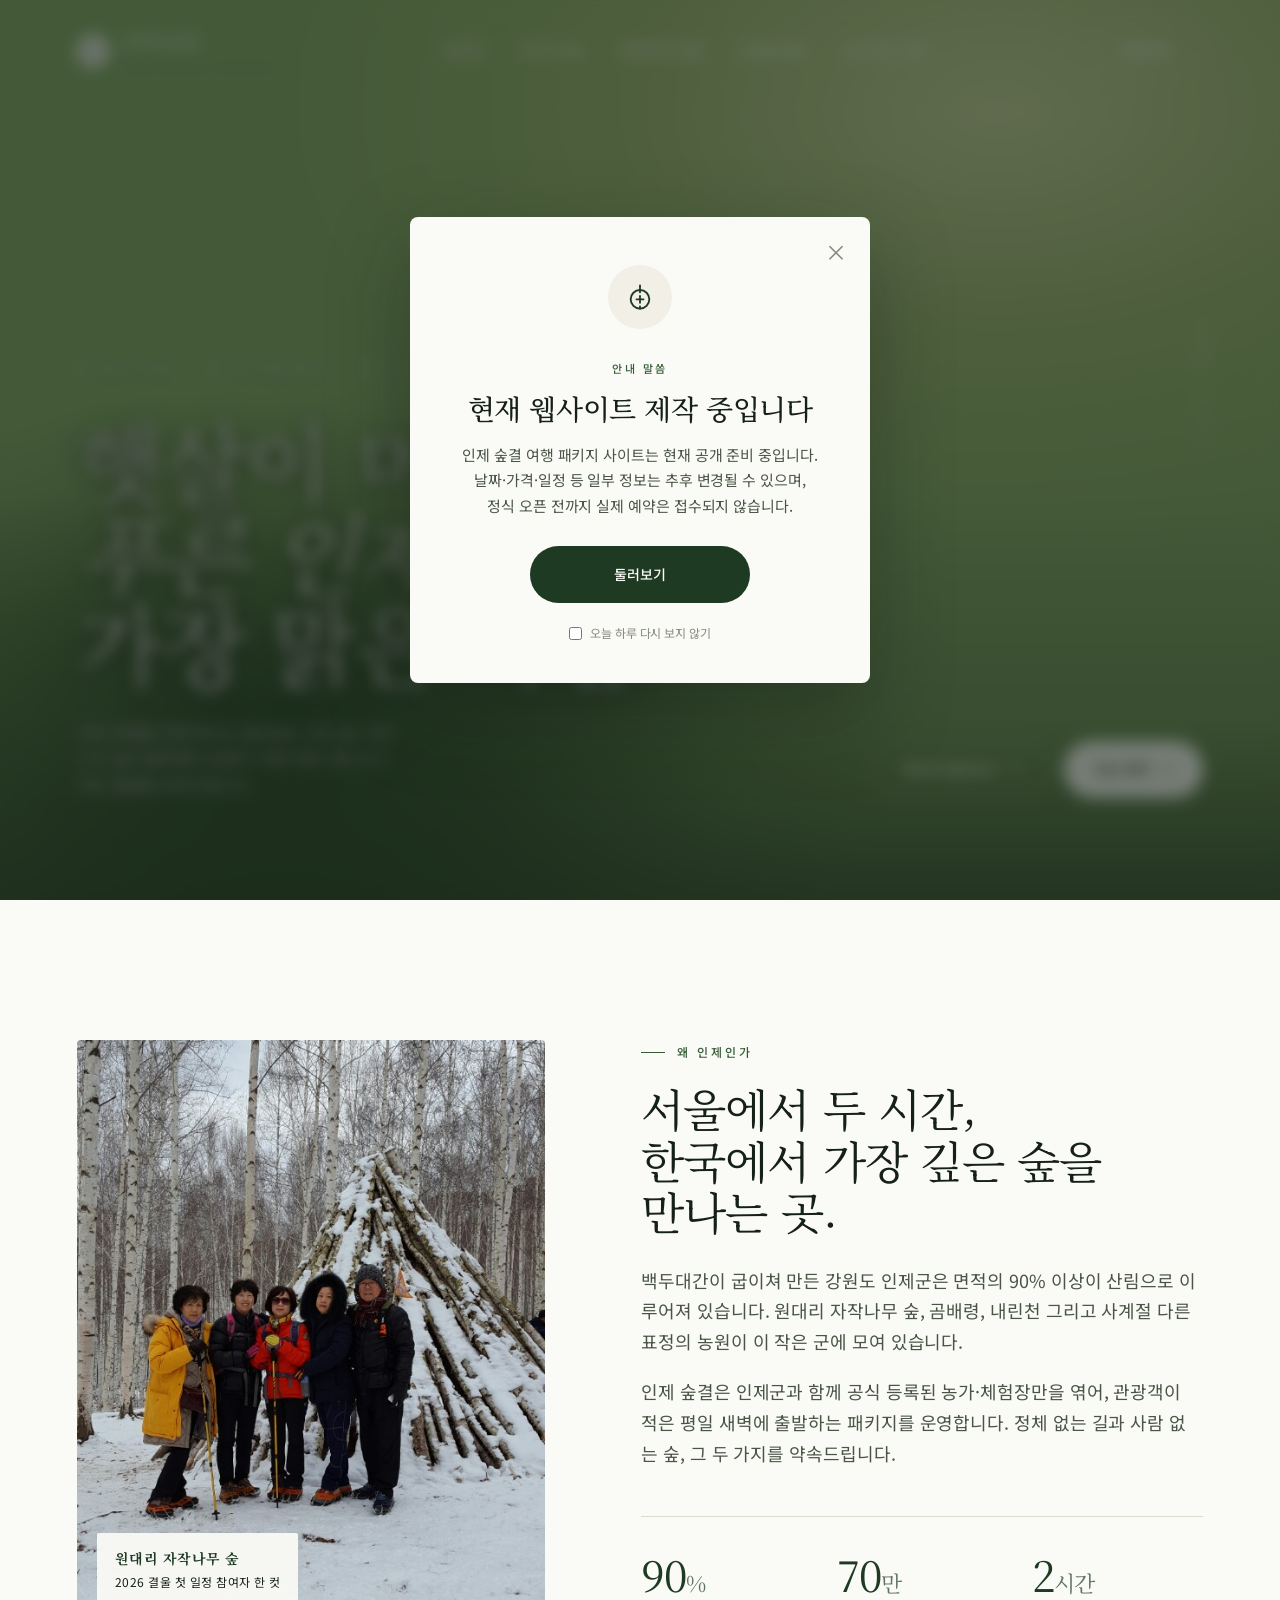
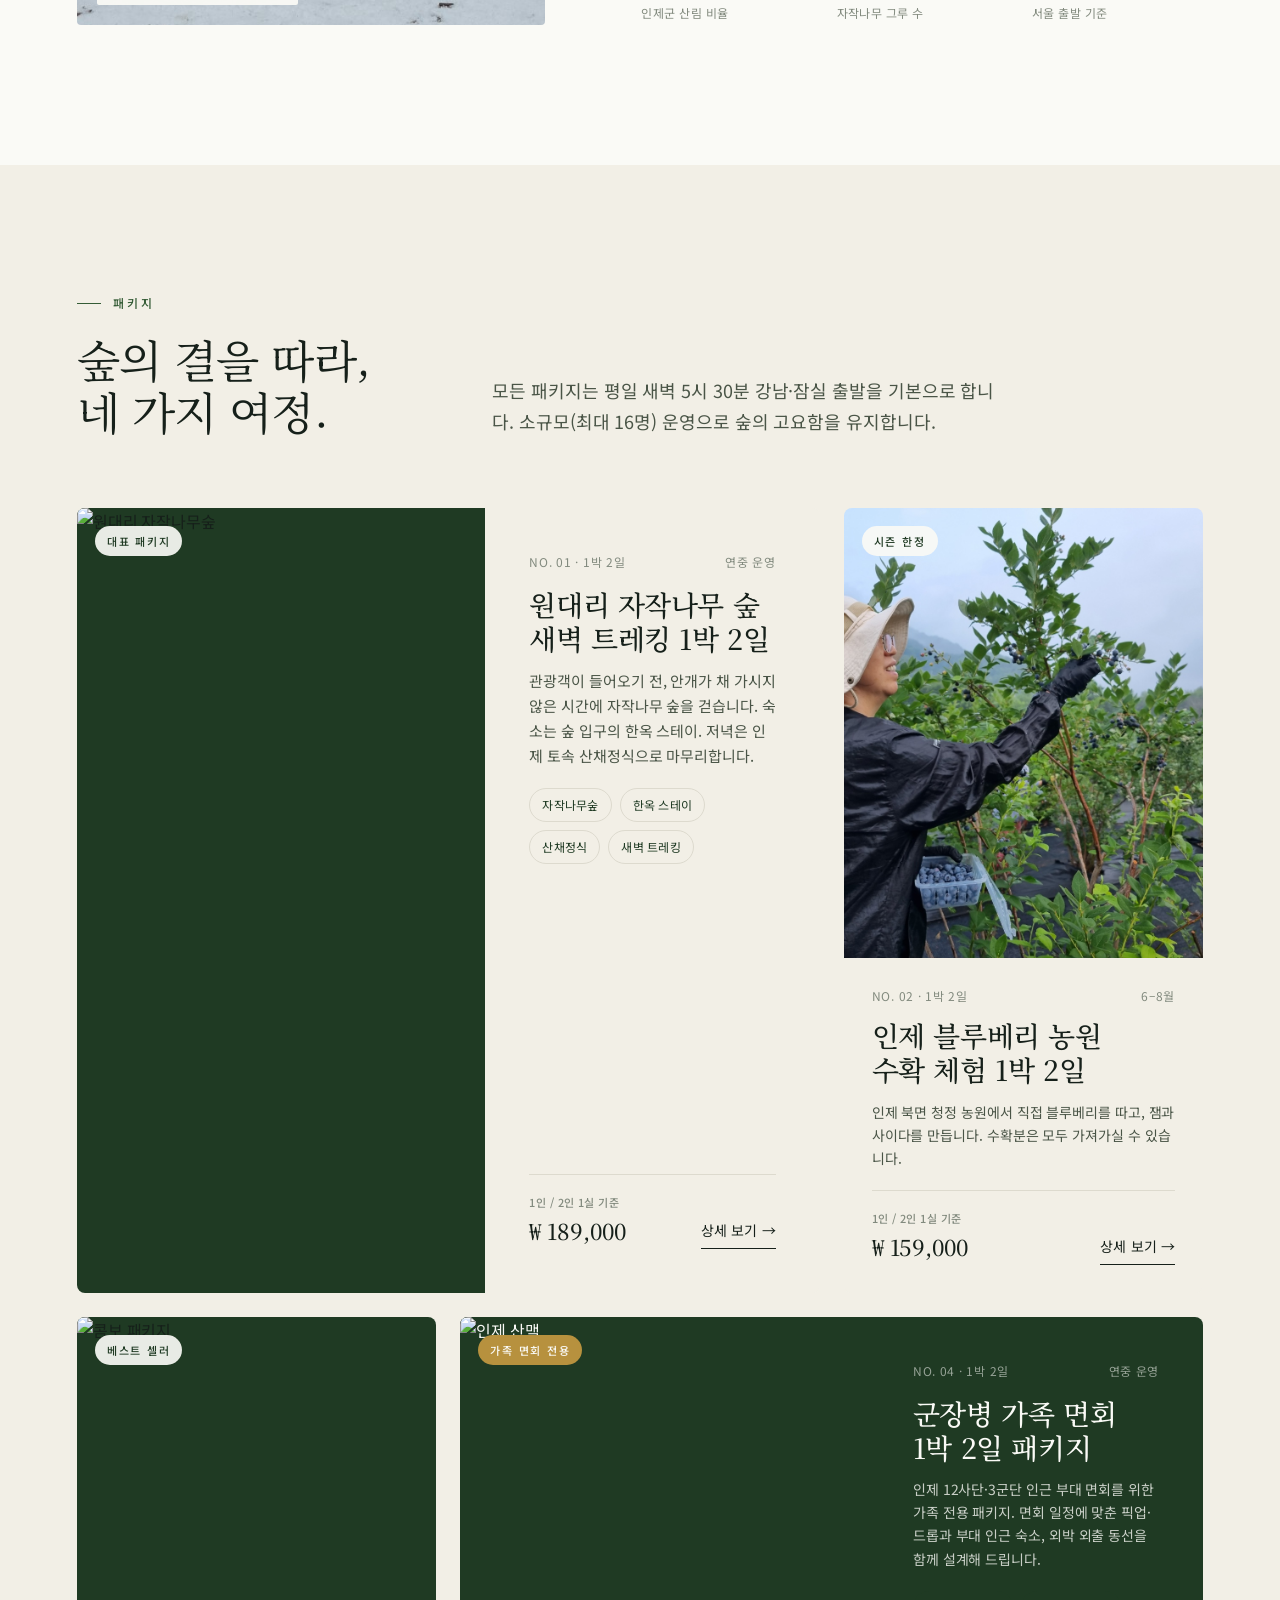
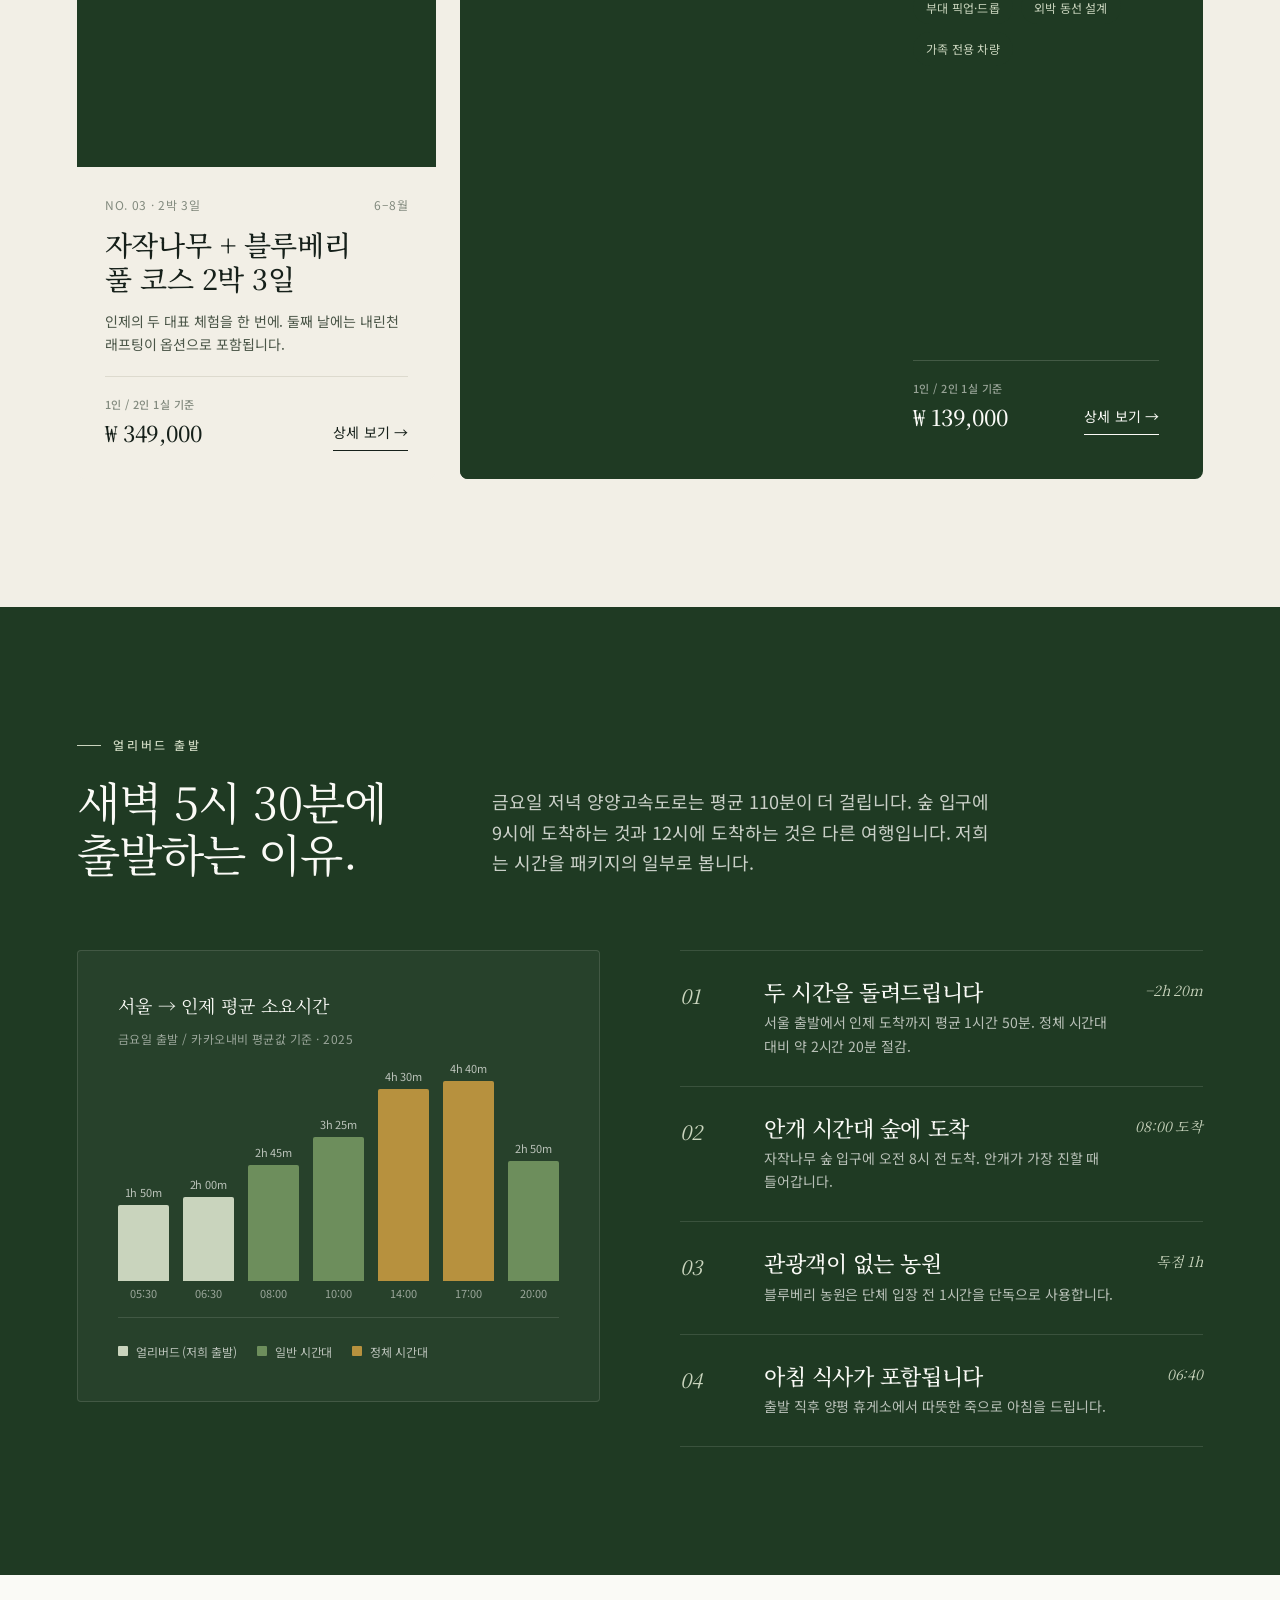
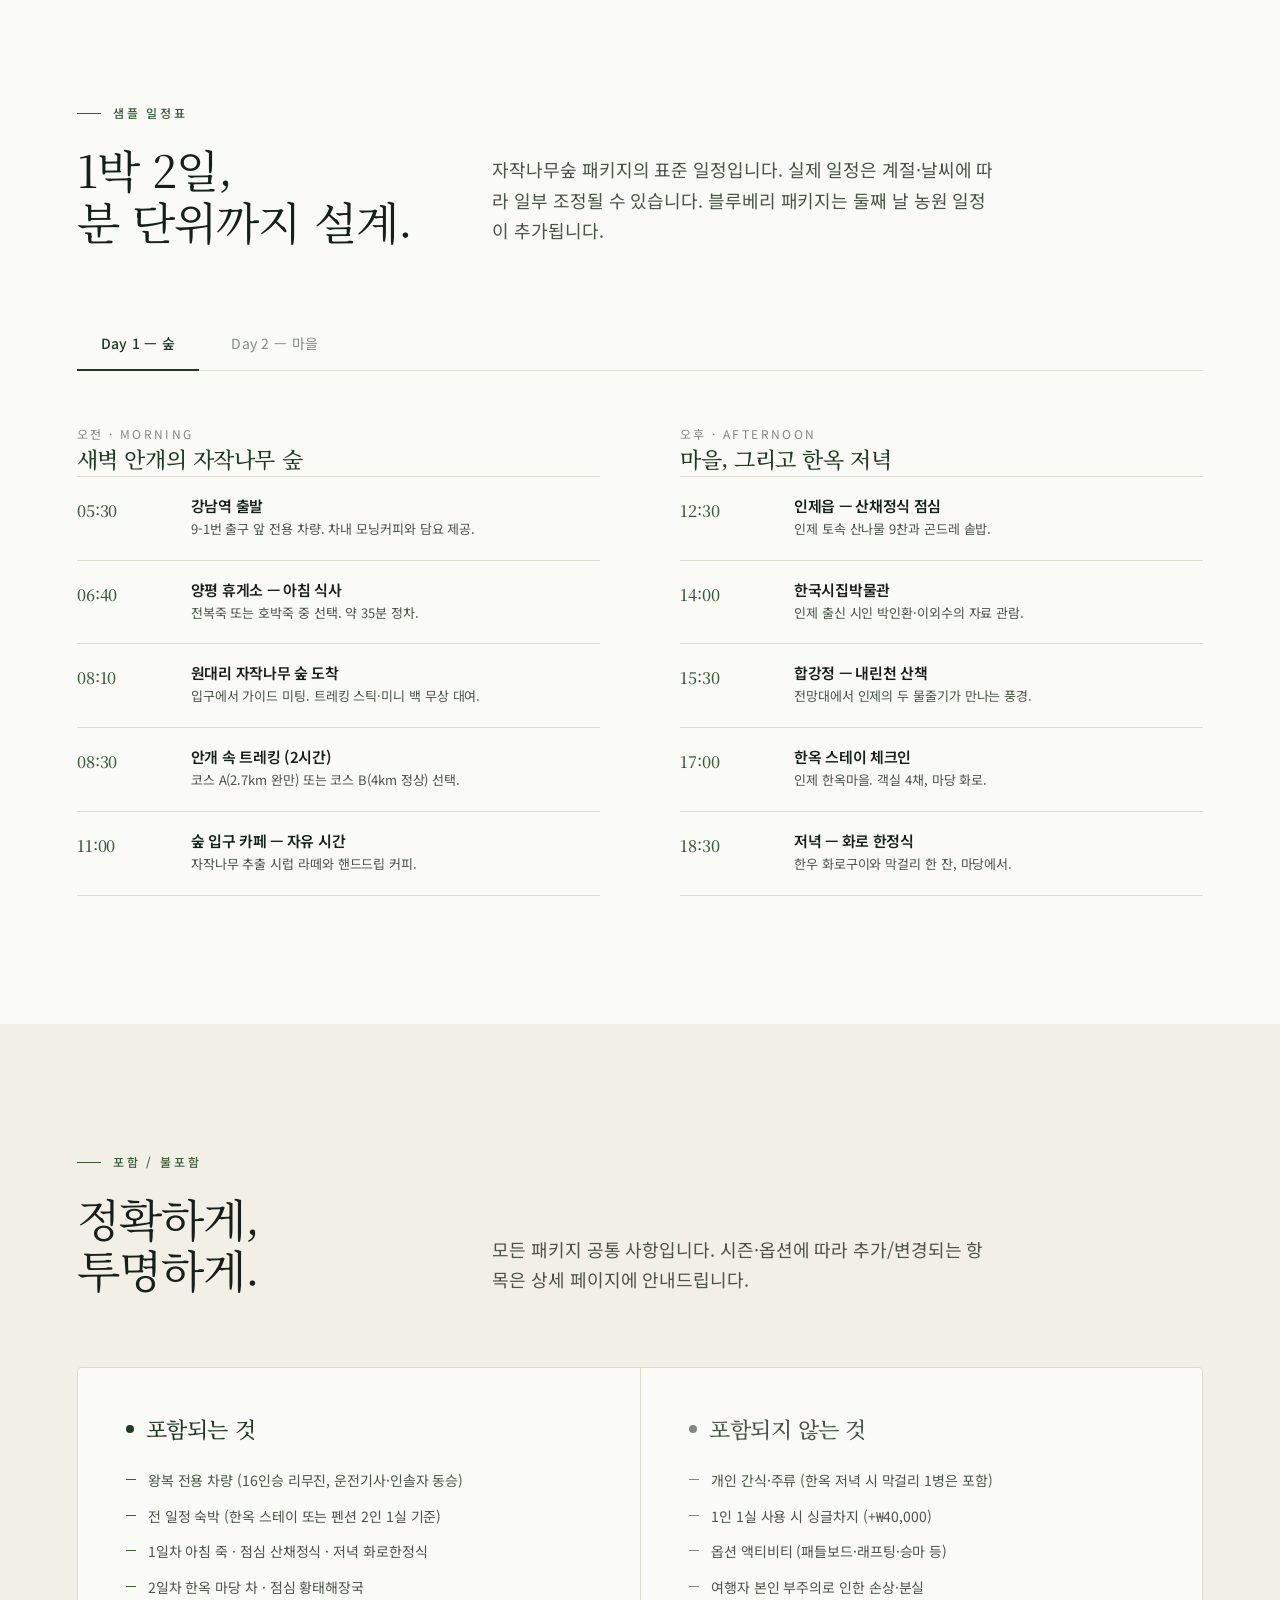
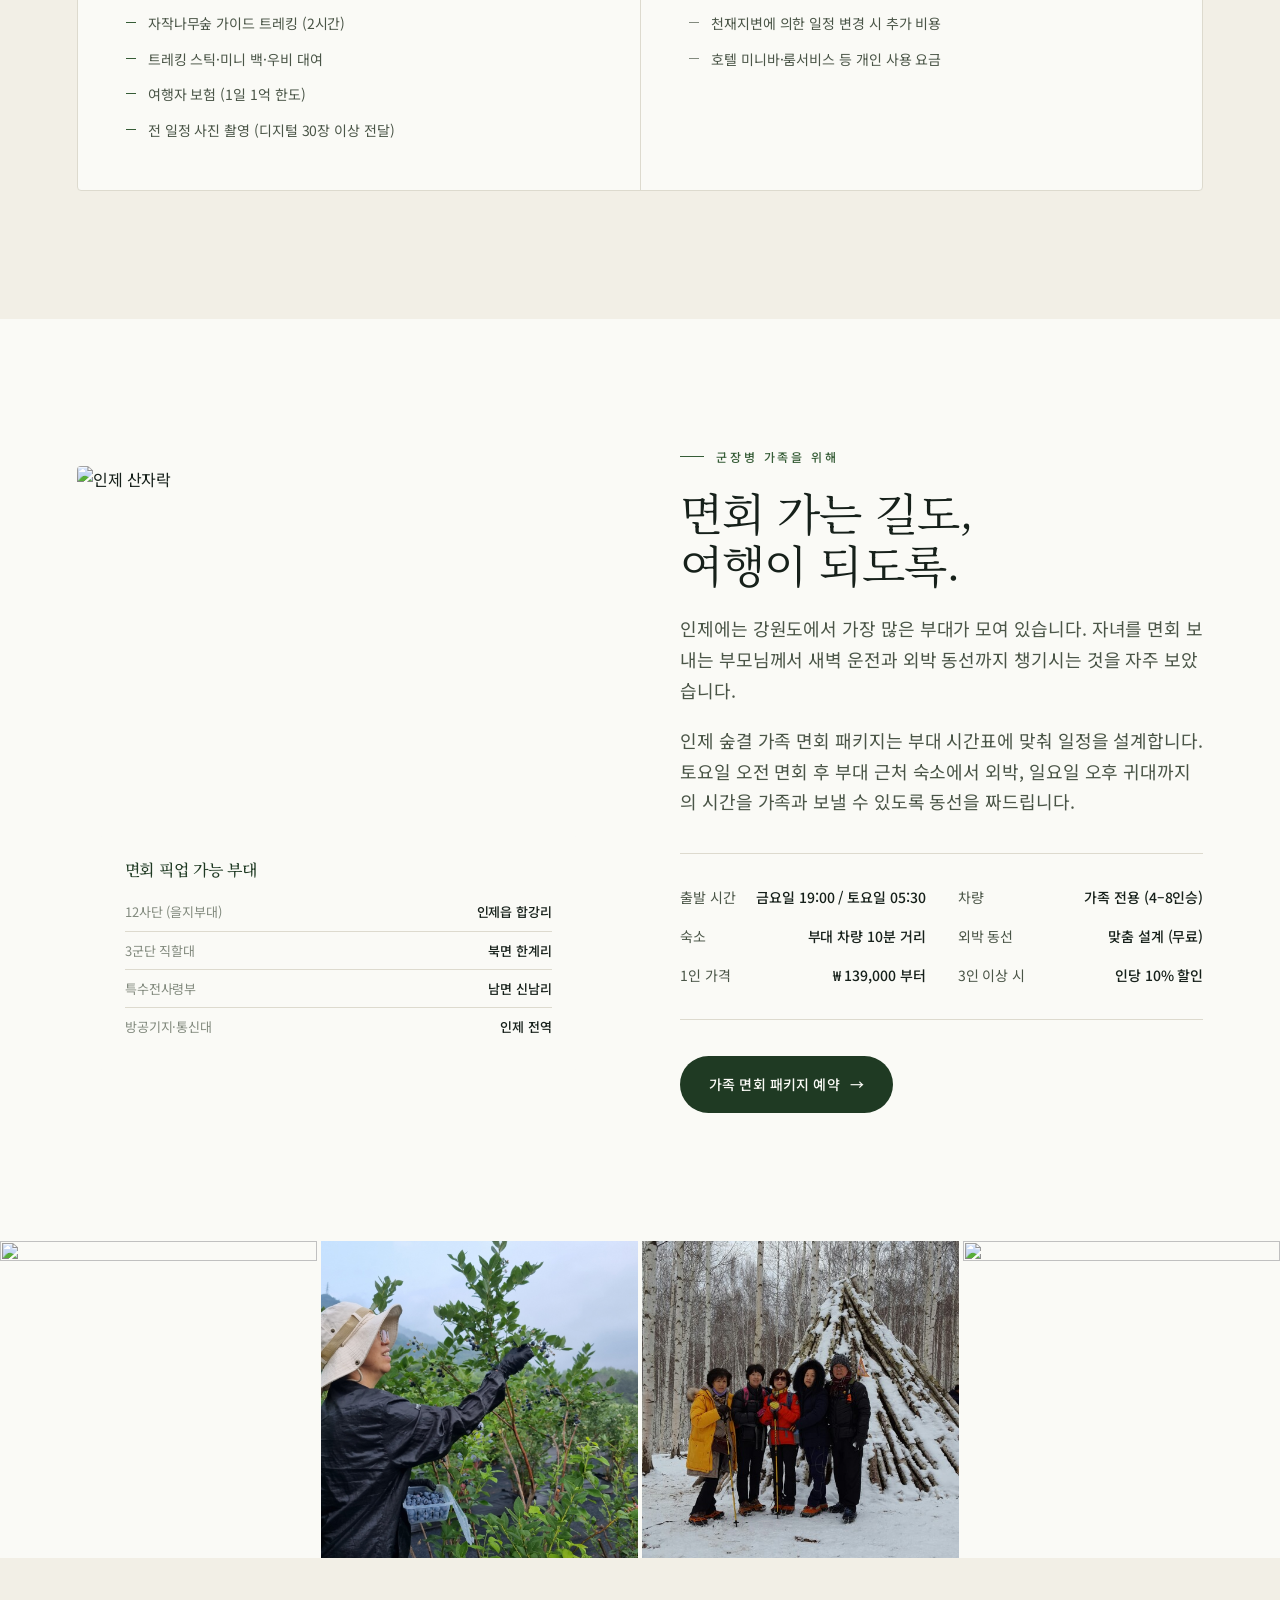
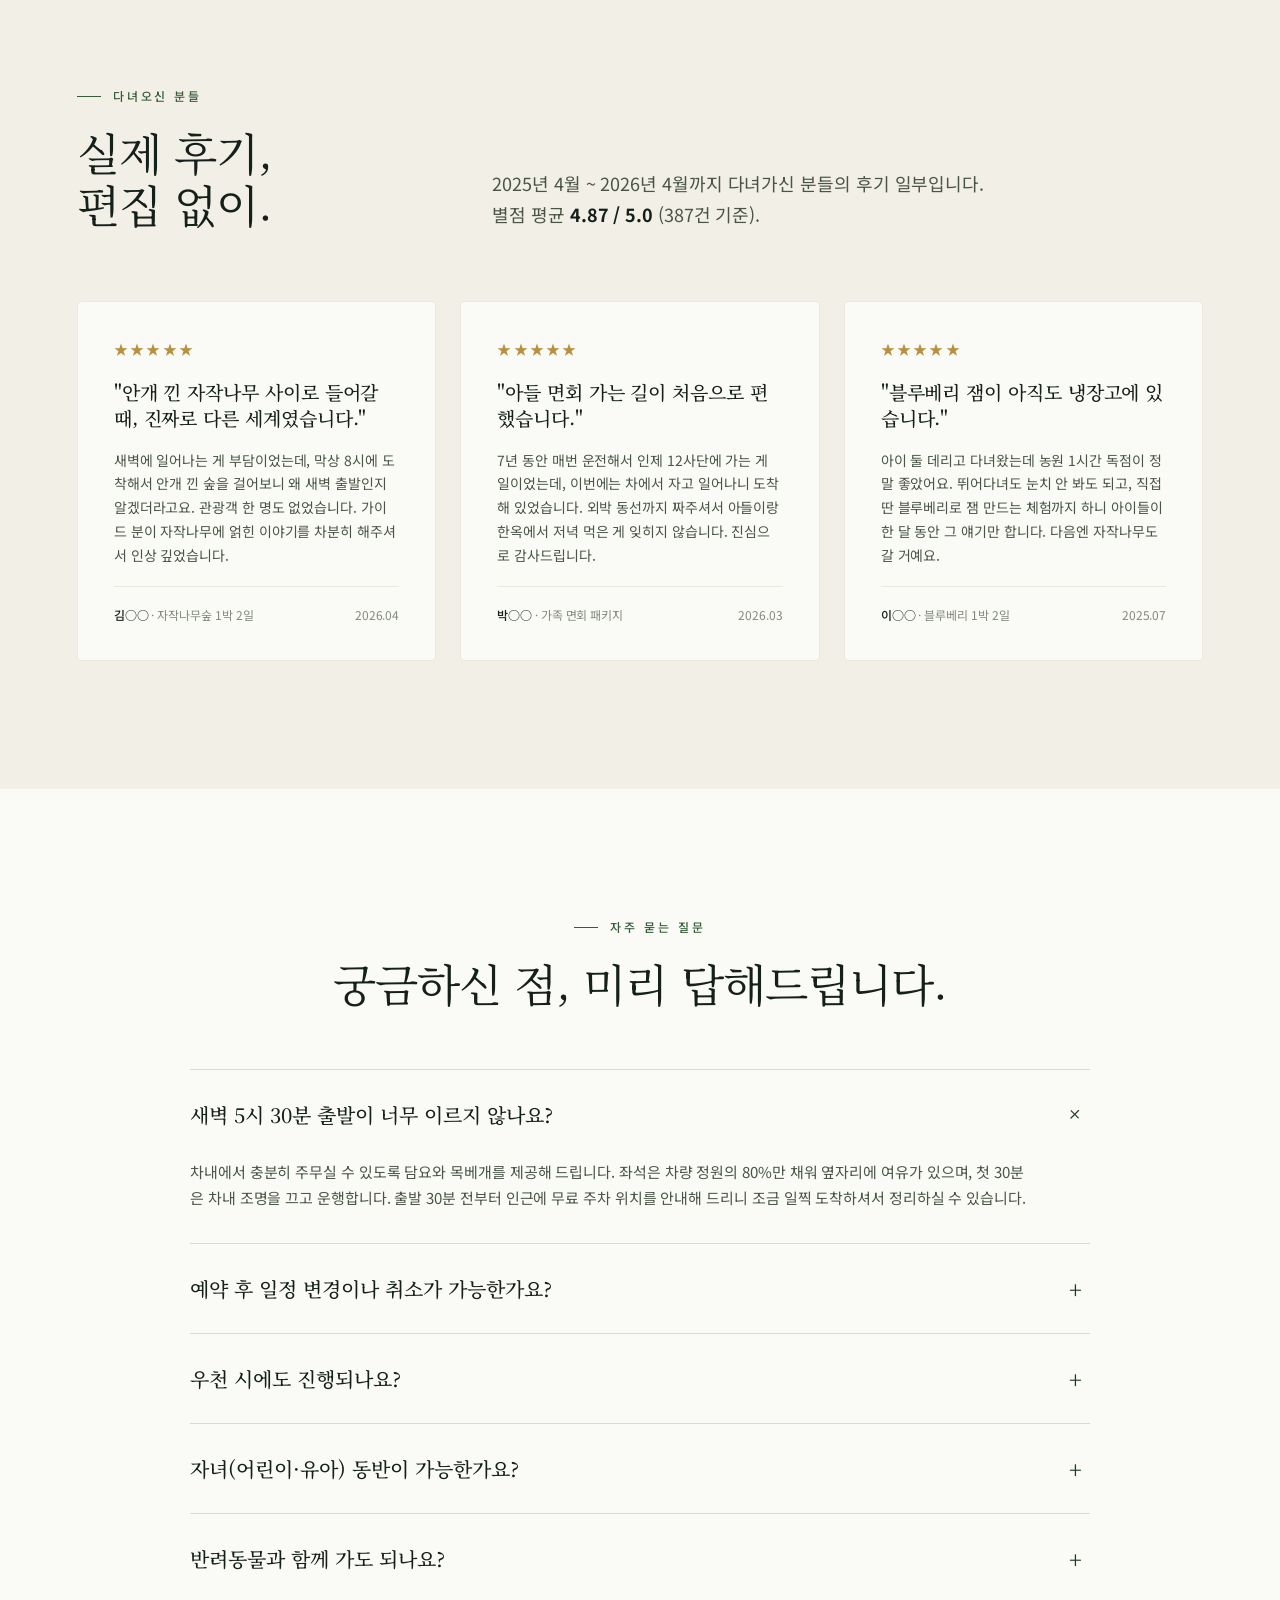
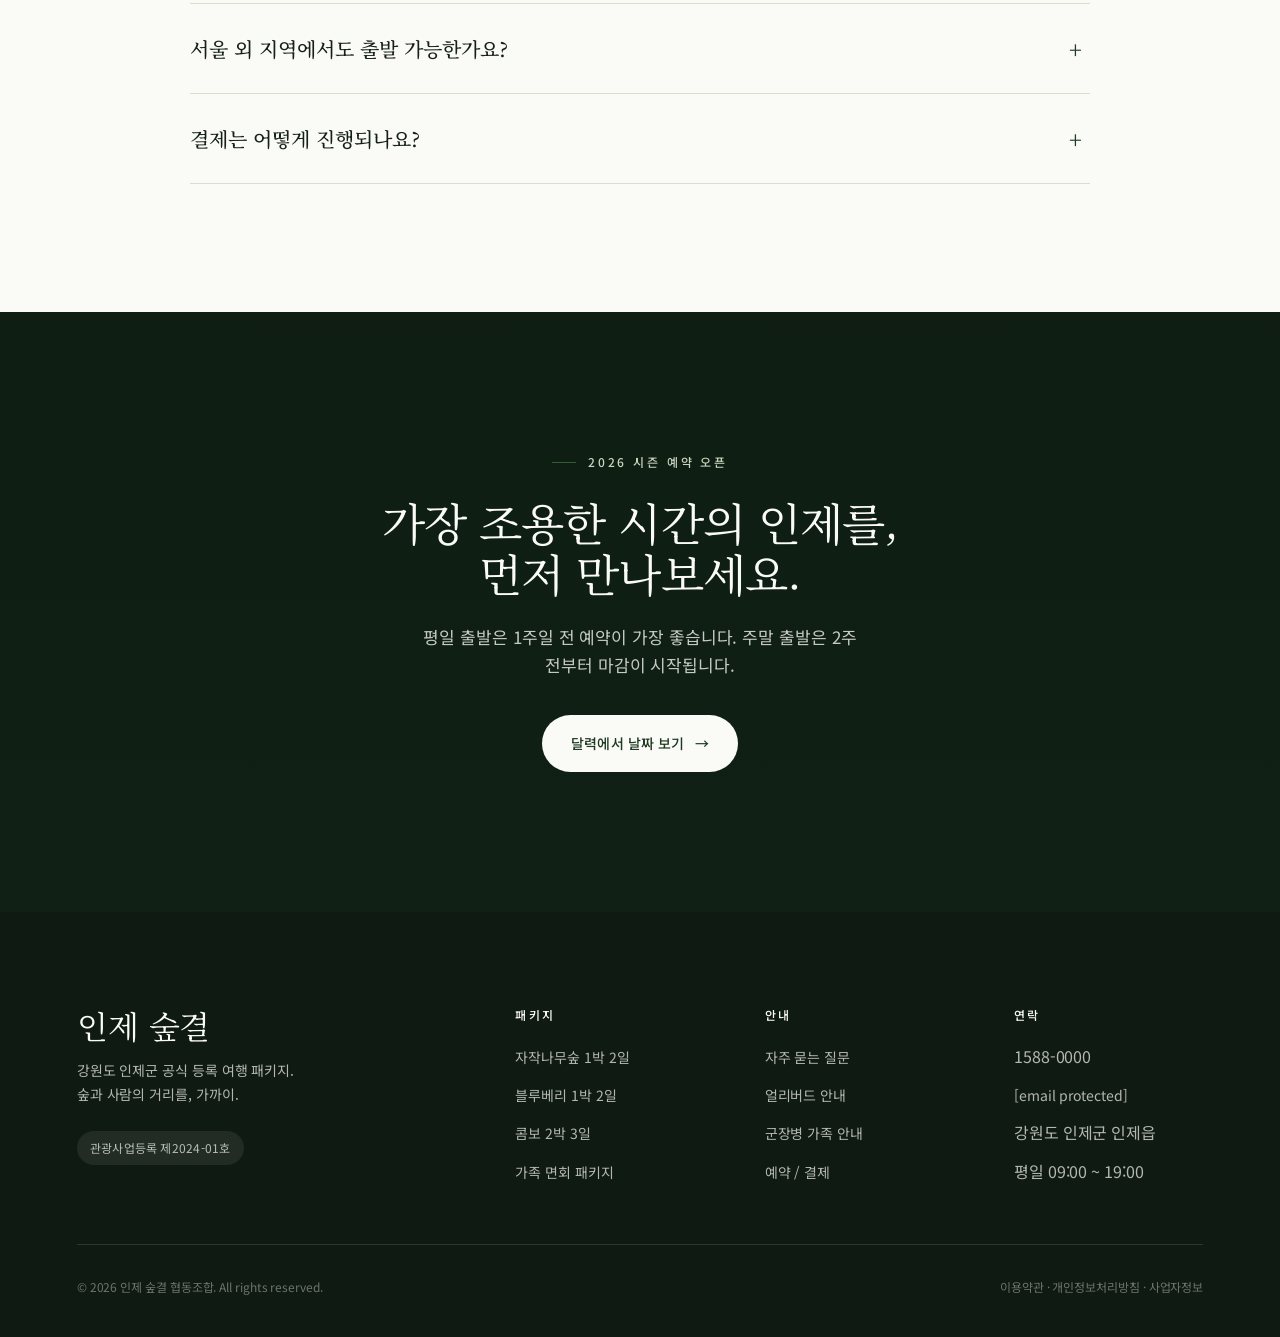
==== commit c46eb400: "Add files via upload" ====
--- a/index.html
+++ b/index.html
@@ -613,12 +613,155 @@
   }
   .gallery-strip img:hover { transform: scale(1.04); }
 
+  /* =============================================
+     Under-construction notice modal
+     ============================================= */
+  .uc-overlay {
+    position: fixed;
+    inset: 0;
+    z-index: 9999;
+    background: rgba(10, 22, 14, 0.55);
+    backdrop-filter: blur(8px);
+    -webkit-backdrop-filter: blur(8px);
+    display: flex;
+    align-items: center;
+    justify-content: center;
+    padding: 24px;
+    opacity: 0;
+    pointer-events: none;
+    transition: opacity 0.35s ease;
+  }
+  .uc-overlay.show {
+    opacity: 1;
+    pointer-events: auto;
+  }
+  .uc-card {
+    background: var(--bg);
+    max-width: 460px;
+    width: 100%;
+    border-radius: 8px;
+    padding: 48px 44px 40px;
+    position: relative;
+    box-shadow: 0 30px 80px rgba(15, 26, 18, 0.35);
+    transform: translateY(20px) scale(0.97);
+    transition: transform 0.4s cubic-bezier(0.16, 1, 0.3, 1);
+    text-align: center;
+  }
+  .uc-overlay.show .uc-card { transform: translateY(0) scale(1); }
+
+  .uc-close {
+    position: absolute;
+    top: 16px; right: 16px;
+    width: 36px; height: 36px;
+    border-radius: 50%;
+    background: transparent;
+    color: var(--ink-3);
+    font-size: 22px;
+    line-height: 1;
+    display: flex;
+    align-items: center;
+    justify-content: center;
+    transition: all 0.2s;
+  }
+  .uc-close:hover {
+    background: var(--bg-cream);
+    color: var(--ink);
+  }
+
+  .uc-icon {
+    width: 64px;
+    height: 64px;
+    margin: 0 auto 24px;
+    border-radius: 50%;
+    background: var(--bg-cream);
+    display: flex;
+    align-items: center;
+    justify-content: center;
+    position: relative;
+  }
+  .uc-icon::before {
+    content: "";
+    width: 28px;
+    height: 28px;
+    background: var(--green-deep);
+    -webkit-mask: url("data:image/svg+xml;utf8,<svg xmlns='http://www.w3.org/2000/svg' viewBox='0 0 24 24' fill='none' stroke='black' stroke-width='1.6' stroke-linecap='round' stroke-linejoin='round'><path d='M12 2v6'/><path d='M12 22v-2'/><circle cx='12' cy='14' r='8'/><path d='M9 14h6'/><path d='M12 11v6'/></svg>") no-repeat center / contain;
+            mask: url("data:image/svg+xml;utf8,<svg xmlns='http://www.w3.org/2000/svg' viewBox='0 0 24 24' fill='none' stroke='black' stroke-width='1.6' stroke-linecap='round' stroke-linejoin='round'><path d='M12 2v6'/><path d='M12 22v-2'/><circle cx='12' cy='14' r='8'/><path d='M9 14h6'/><path d='M12 11v6'/></svg>") no-repeat center / contain;
+  }
+
+  .uc-eyebrow {
+    display: inline-block;
+    font-size: 11px;
+    letter-spacing: 0.22em;
+    text-transform: uppercase;
+    color: var(--green);
+    margin-bottom: 14px;
+    font-weight: 500;
+  }
+
+  .uc-card h3 {
+    font-family: var(--font-serif);
+    font-size: 28px;
+    font-weight: 500;
+    line-height: 1.25;
+    margin-bottom: 16px;
+    letter-spacing: -0.015em;
+    color: var(--ink);
+  }
+
+  .uc-card p {
+    font-size: 15px;
+    line-height: 1.7;
+    color: var(--ink-2);
+    margin-bottom: 28px;
+  }
+
+  .uc-actions {
+    display: flex;
+    flex-direction: column;
+    gap: 8px;
+    align-items: center;
+  }
+  .uc-actions .btn-primary {
+    min-width: 220px;
+  }
+  .uc-dontshow {
+    font-size: 12px;
+    color: var(--ink-3);
+    margin-top: 12px;
+    display: flex;
+    align-items: center;
+    gap: 8px;
+    cursor: pointer;
+  }
+  .uc-dontshow input { accent-color: var(--green-deep); }
+
   @media (max-width: 680px) {
     .gallery-strip { grid-template-columns: 1fr 1fr; }
   }
 </style>
 </head>
 <body data-screen-label="00 Landing">
+
+<!-- ========== Under-construction notice ========== -->
+<div class="uc-overlay" id="uc-overlay" role="dialog" aria-modal="true" aria-labelledby="uc-title">
+  <div class="uc-card">
+    <button class="uc-close" id="uc-close" aria-label="닫기">×</button>
+    <div class="uc-icon" aria-hidden="true"></div>
+    <span class="uc-eyebrow">안내 말씀</span>
+    <h3 id="uc-title">현재 웹사이트 제작 중입니다</h3>
+    <p>
+      인제 숲결 여행 패키지 사이트는 현재 공개 준비 중입니다.<br>
+      날짜·가격·일정 등 일부 정보는 추후 변경될 수 있으며,<br>
+      정식 오픈 전까지 실제 예약은 접수되지 않습니다.
+    </p>
+    <div class="uc-actions">
+      <button class="btn btn-primary" id="uc-ok">둘러보기</button>
+      <label class="uc-dontshow">
+        <input type="checkbox" id="uc-dontshow"> 오늘 하루 다시 보지 않기
+      </label>
+    </div>
+  </div>
+</div>
 
 <!-- ========== Nav ========== -->
 <nav class="nav invert" id="nav">
@@ -1381,7 +1524,7 @@
         <h4>연락</h4>
         <ul>
           <li>1588-0000</li>
-          <li>hello@injesoop.kr</li>
+          <li><a href="/cdn-cgi/l/email-protection" class="__cf_email__" data-cfemail="aec6cbc2c2c1eec7c0c4cbddc1c1de80c5dc">[email&#160;protected]</a></li>
           <li>강원도 인제군 인제읍</li>
           <li>평일 09:00 ~ 19:00</li>
         </ul>
@@ -1394,7 +1537,41 @@
   </div>
 </footer>
 
-<script>
+<script data-cfasync="false" src="/cdn-cgi/scripts/5c5dd728/cloudflare-static/email-decode.min.js"></script><script>
+  // ========== Under-construction notice ==========
+  (function() {
+    const overlay = document.getElementById('uc-overlay');
+    const closeBtn = document.getElementById('uc-close');
+    const okBtn = document.getElementById('uc-ok');
+    const dontshow = document.getElementById('uc-dontshow');
+
+    const KEY = 'inje_uc_hidden_until';
+    const hideUntil = parseInt(localStorage.getItem(KEY) || '0', 10);
+    const now = Date.now();
+
+    if (now > hideUntil) {
+      // show after a tiny delay so the page paints first
+      setTimeout(() => overlay.classList.add('show'), 250);
+    }
+
+    function dismiss() {
+      overlay.classList.remove('show');
+      if (dontshow.checked) {
+        // hide for 24h
+        localStorage.setItem(KEY, String(now + 24 * 60 * 60 * 1000));
+      }
+    }
+
+    closeBtn.addEventListener('click', dismiss);
+    okBtn.addEventListener('click', dismiss);
+    overlay.addEventListener('click', (e) => {
+      if (e.target === overlay) dismiss();
+    });
+    document.addEventListener('keydown', (e) => {
+      if (e.key === 'Escape' && overlay.classList.contains('show')) dismiss();
+    });
+  })();
+
   // Nav scroll behavior
   const nav = document.getElementById('nav');
   const onScroll = () => {
